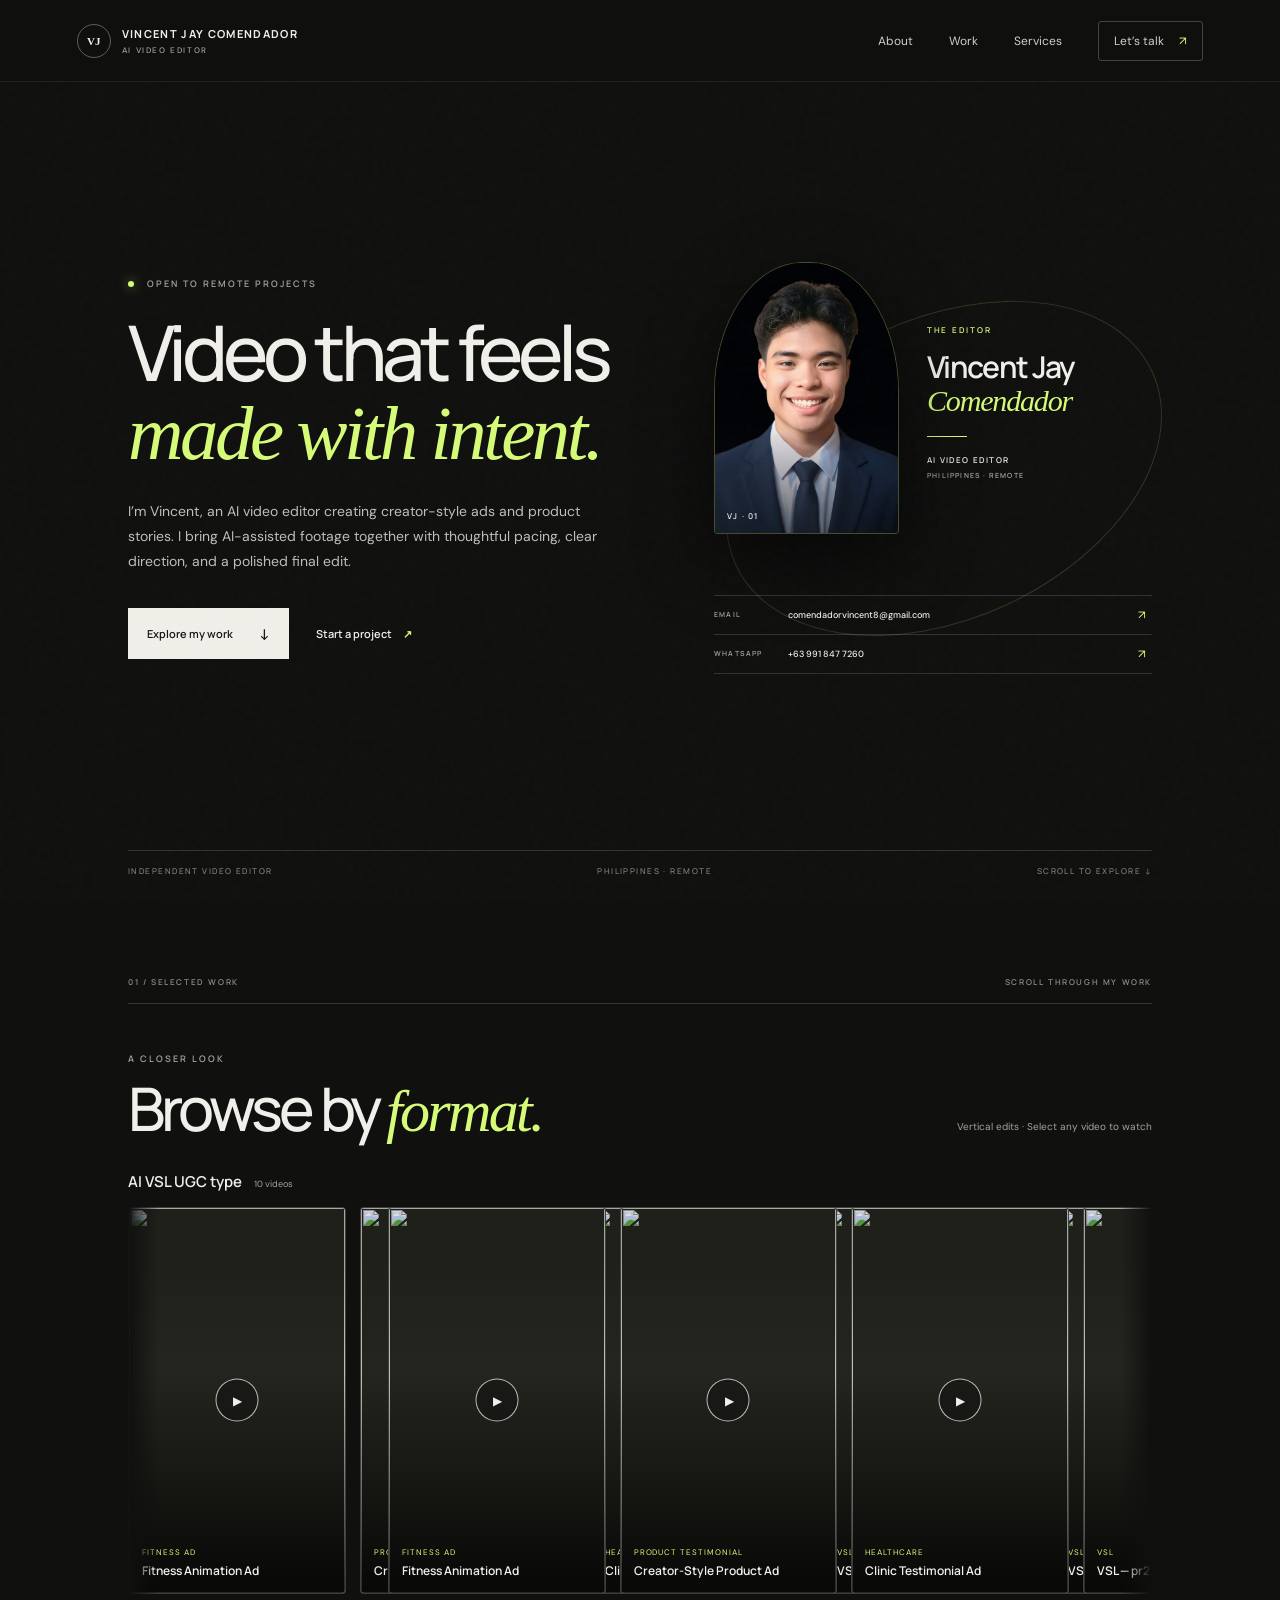
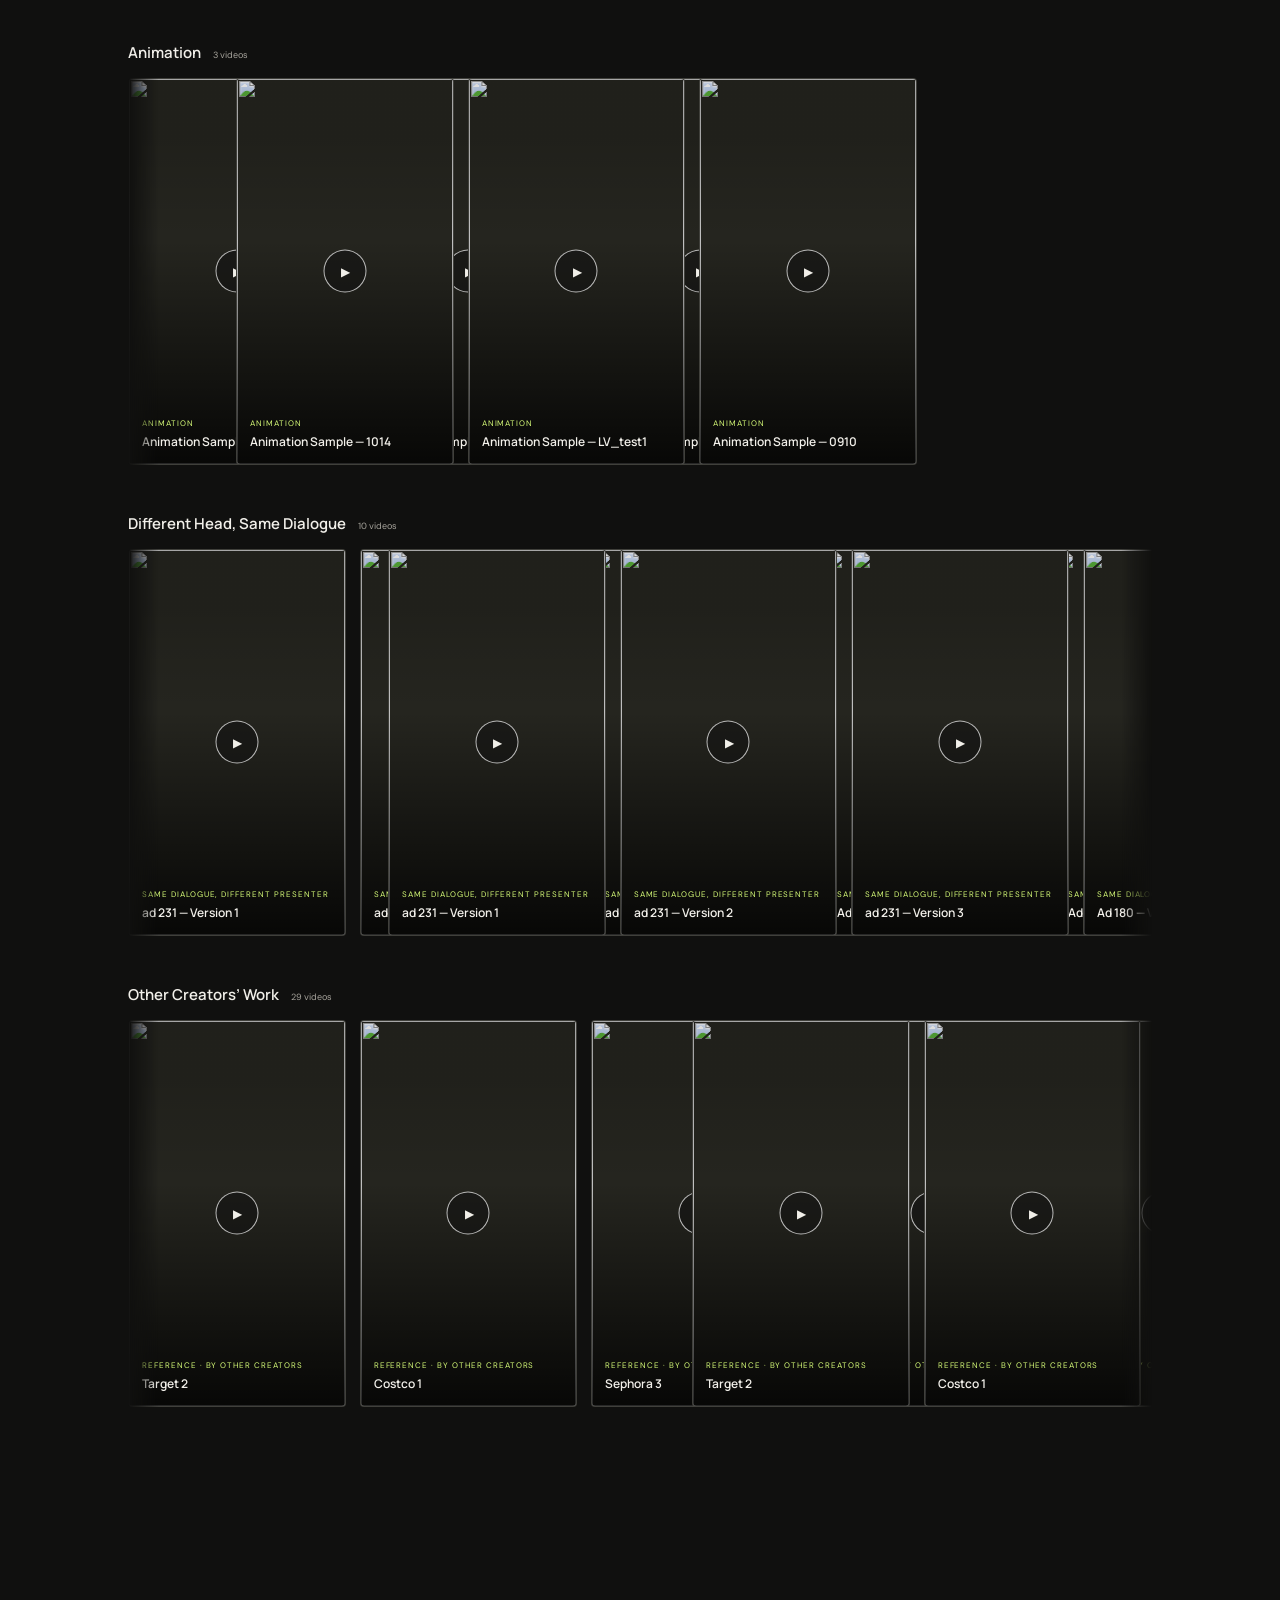
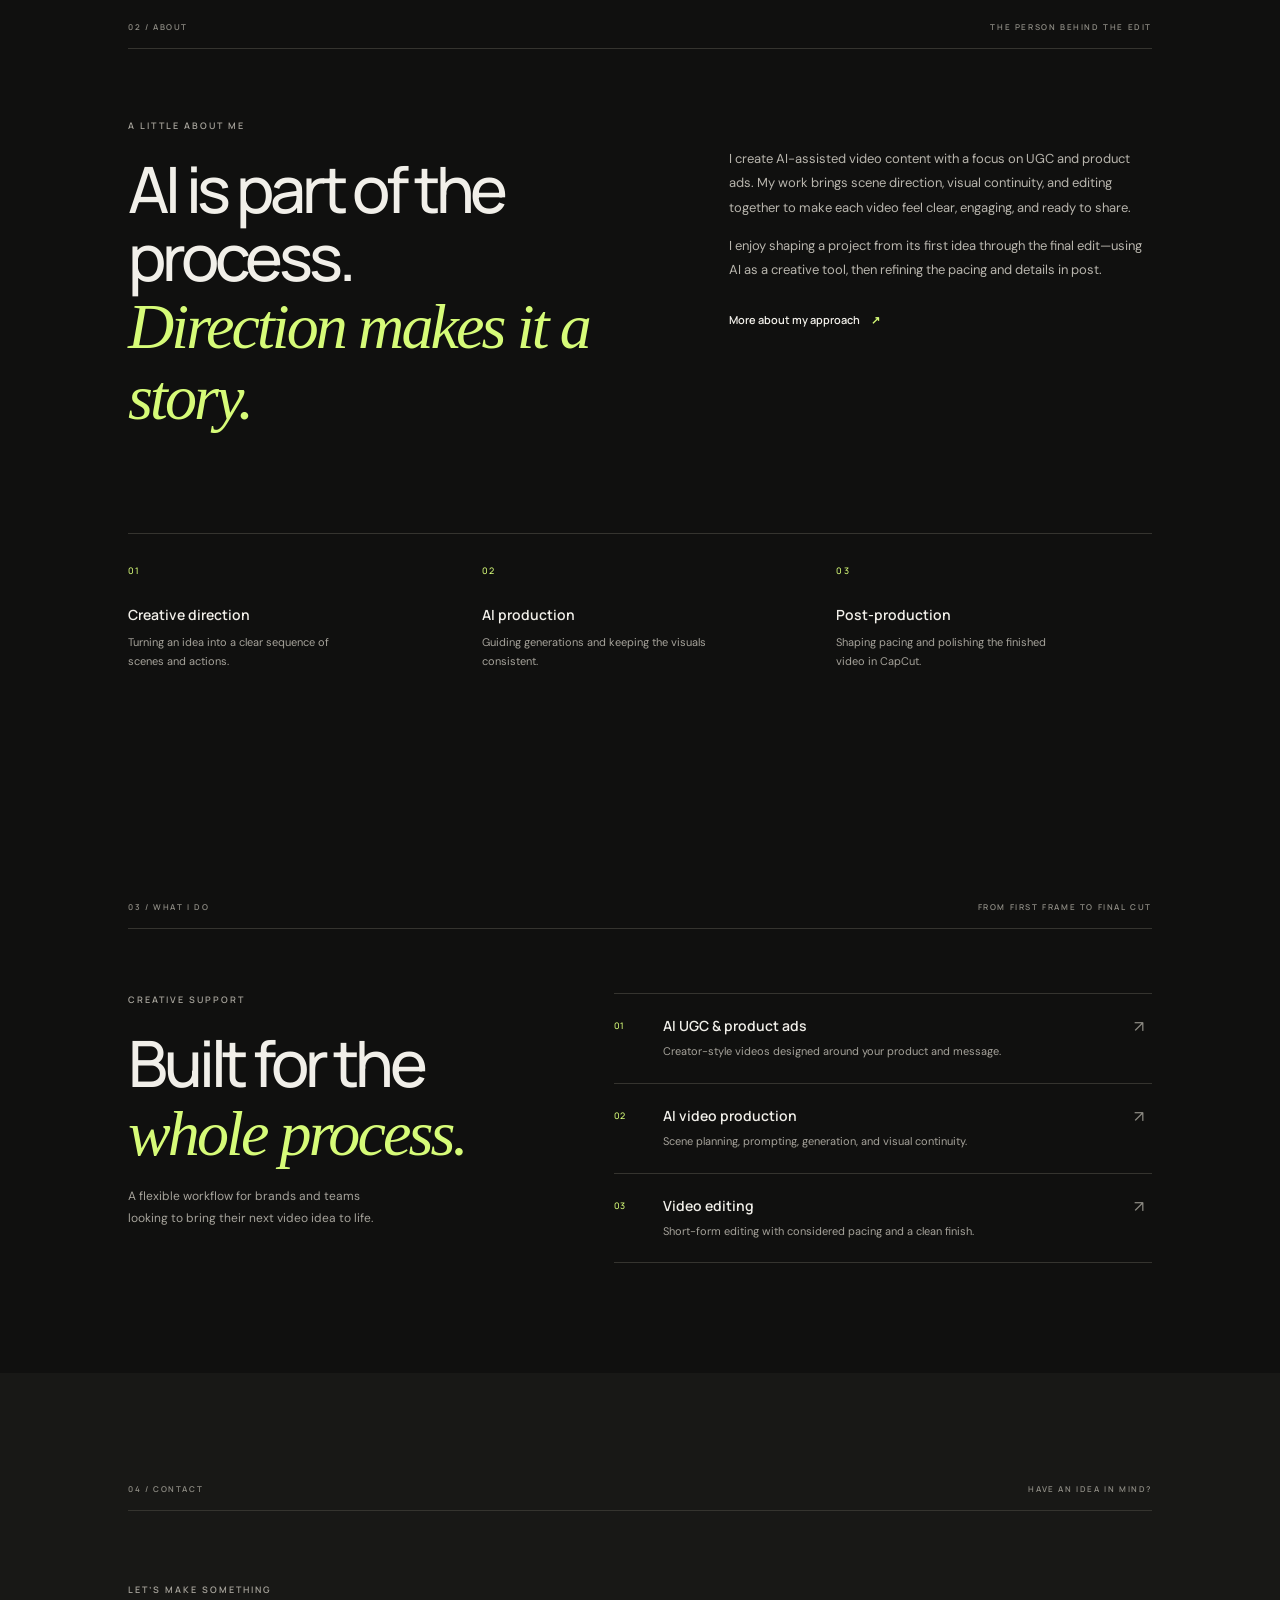
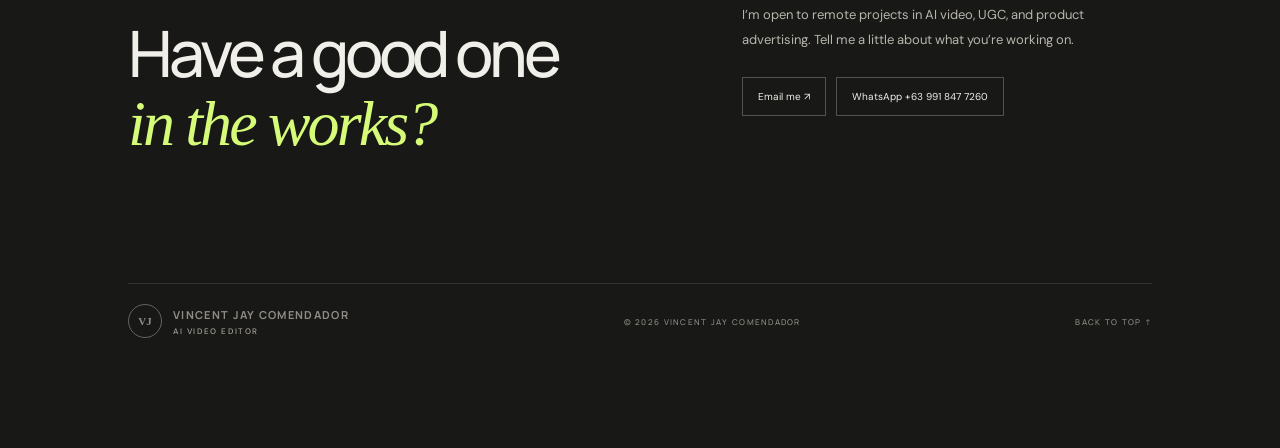
==== ai-video-editor/index.html @ 63b135b2 "Open first portfolio row videos directly in Drive" ====
<!doctype html>
<html lang="en">
<head>
  <meta charset="utf-8">
  <meta name="viewport" content="width=device-width, initial-scale=1">
  <meta name="theme-color" content="#10100f">
  <meta name="description" content="Vincent Jay Comendador — AI video editor creating AI-assisted UGC and product ads.">
  <title>Vincent Jay Comendador — AI Video Editor</title>
  <link rel="preconnect" href="https://fonts.googleapis.com">
  <link rel="preconnect" href="https://fonts.gstatic.com" crossorigin>
  <link href="https://fonts.googleapis.com/css2?family=DM+Sans:wght@400;500;600;700&family=Manrope:wght@400;500;600;700;800&display=swap" rel="stylesheet">
  <link rel="stylesheet" href="styles.css?v=20261024k">
  <script defer src="portfolio-data.js?v=20261024k"></script>
  <script defer src="script.js?v=20261024k"></script>
</head>
<body>
  <div class="grain" aria-hidden="true"></div>
  <header class="site-header">
    <a class="brand" href="#top" aria-label="Vincent Jay Comendador home"><span class="brand-mark">VJ</span><span>VINCENT JAY COMENDADOR<span class="brand-sub">AI VIDEO EDITOR</span></span></a>
    <button class="menu-toggle" aria-expanded="false" aria-controls="main-nav" aria-label="Open navigation"><span></span><span></span></button>
    <nav id="main-nav" class="nav-links" aria-label="Main navigation">
      <a href="#about">About</a><a href="#showcase">Work</a><a href="#services">Services</a><a class="nav-contact" href="#contact">Let’s talk <span>↗</span></a>
    </nav>
  </header>

  <main id="top">
    <section class="hero section-wrap">
      <div class="hero-copy">
        <p class="eyebrow"><span class="status-dot"></span> OPEN TO REMOTE PROJECTS</p>
        <h1>Video that feels<br><em>made with intent.</em></h1>
        <p class="hero-intro">I’m Vincent, an AI video editor creating creator-style ads and product stories. I bring AI-assisted footage together with thoughtful pacing, clear direction, and a polished final edit.</p>
        <div class="hero-actions"><a class="button button-light" href="#showcase">Explore my work <span>↓</span></a><a class="text-link" href="#contact">Start a project <span>↗</span></a></div>
      </div>
      <div class="hero-art">
        <div class="hero-profile">
          <div class="profile-photo-frame">
            <img src="assets/vincent-profile.jpg" alt="Portrait of Vincent Jay Comendador">
            <span class="profile-photo-index">VJ · 01</span>
          </div>
          <div class="profile-details">
            <span class="profile-kicker">THE EDITOR</span>
            <h2>Vincent Jay<br><em>Comendador</em></h2>
            <span class="profile-rule"></span>
            <p>AI VIDEO EDITOR<br><span>PHILIPPINES · REMOTE</span></p>
          </div>
        </div>
        <div class="profile-contact" aria-label="Contact Vincent">
          <a href="mailto:comendadorvincent8@gmail.com"><span class="profile-contact-label">EMAIL</span><strong>comendadorvincent8@gmail.com</strong><span aria-hidden="true">↗</span></a>
          <a href="https://wa.me/639918477260" target="_blank" rel="noopener noreferrer"><span class="profile-contact-label">WHATSAPP</span><strong>+63 991 847 7260</strong><span aria-hidden="true">↗</span></a>
        </div>
        <span class="profile-orbit" aria-hidden="true"></span>
      </div>
      <div class="hero-foot"><span>INDEPENDENT VIDEO EDITOR</span><span>PHILIPPINES · REMOTE</span><span>SCROLL TO EXPLORE ↓</span></div>
    </section>

    <section id="showcase" class="showcase section-wrap section-pad">
      <div class="section-label"><span>01 / SELECTED WORK</span><span>SCROLL THROUGH MY WORK</span></div>
      <div class="showcase-heading"><div><p class="eyebrow">A CLOSER LOOK</p><h2>Browse by <em>format.</em></h2></div><p>Vertical edits · Select any video to watch</p></div>
      <div id="showcase-rows" class="showcase-rows"></div>
    </section>

    <section id="about" class="about section-wrap section-pad">
      <div class="section-label"><span>02 / ABOUT</span><span>THE PERSON BEHIND THE EDIT</span></div>
      <div class="about-grid">
        <div><p class="eyebrow">A LITTLE ABOUT ME</p><h2>AI is part of the process.<br><em>Direction makes it a story.</em></h2></div>
        <div class="about-copy"><p>I create AI-assisted video content with a focus on UGC and product ads. My work brings scene direction, visual continuity, and editing together to make each video feel clear, engaging, and ready to share.</p><p>I enjoy shaping a project from its first idea through the final edit—using AI as a creative tool, then refining the pacing and details in post.</p><button class="inline-button" id="about-more" type="button">More about my approach <span>↗</span></button></div>
      </div>
      <div class="skill-row"><article><span class="skill-number">01</span><h3>Creative direction</h3><p>Turning an idea into a clear sequence of scenes and actions.</p></article><article><span class="skill-number">02</span><h3>AI production</h3><p>Guiding generations and keeping the visuals consistent.</p></article><article><span class="skill-number">03</span><h3>Post-production</h3><p>Shaping pacing and polishing the finished video in CapCut.</p></article></div>
    </section>

    <section id="services" class="services section-wrap section-pad">
      <div class="section-label"><span>03 / WHAT I DO</span><span>FROM FIRST FRAME TO FINAL CUT</span></div>
      <div class="services-grid"><div><p class="eyebrow">CREATIVE SUPPORT</p><h2>Built for the<br><em>whole process.</em></h2><p class="service-intro">A flexible workflow for brands and teams looking to bring their next video idea to life.</p></div><div class="service-list"><article><span>01</span><div><h3>AI UGC & product ads</h3><p>Creator-style videos designed around your product and message.</p></div><b>↗</b></article><article><span>02</span><div><h3>AI video production</h3><p>Scene planning, prompting, generation, and visual continuity.</p></div><b>↗</b></article><article><span>03</span><div><h3>Video editing</h3><p>Short-form editing with considered pacing and a clean finish.</p></div><b>↗</b></article></div></div>
    </section>

    <section id="contact" class="contact section-wrap section-pad">
      <div class="section-label"><span>04 / CONTACT</span><span>HAVE AN IDEA IN MIND?</span></div>
      <div class="contact-main"><div><p class="eyebrow">LET’S MAKE SOMETHING</p><h2>Have a good one<br><em>in the works?</em></h2></div><div class="contact-copy"><p>I’m open to remote projects in AI video, UGC, and product advertising. Tell me a little about what you’re working on.</p><div class="contact-links" id="contact-links"><span class="contact-pending">Contact details will be added here.</span></div></div></div>
      <footer><a class="brand" href="#top"><span class="brand-mark">VJ</span><span>VINCENT JAY COMENDADOR<span class="brand-sub">AI VIDEO EDITOR</span></span></a><span>© <span id="year"></span> VINCENT JAY COMENDADOR</span><a href="#top">BACK TO TOP ↑</a></footer>
    </section>
  </main>

  <dialog id="project-dialog" class="project-dialog"><button class="dialog-close" aria-label="Close project">×</button><div class="dialog-content"></div></dialog>
  <dialog id="about-dialog" class="about-dialog"><button class="dialog-close" aria-label="Close about section">×</button><div class="dialog-content"><p class="eyebrow">HOW I WORK</p><h2>Thoughtful from<br><em>the first frame.</em></h2><p>I like an edit to feel deliberate. I start with the core message, then shape the scenes, product moments, and pacing around it. AI helps me explore and produce the visuals; editing brings the pieces together into one clear story.</p><p class="draft-tag">TOOLS · CAPCUT · AI VIDEO TOOLS</p></div></dialog>
</body>
</html>
---- ai-video-editor/styles.css ----
:root{--bg:#10100f;--panel:#171715;--ink:#f1efe9;--muted:#a6a39b;--line:#35342f;--accent:#d6fb78;--serif:Georgia,'Times New Roman',serif;--sans:'DM Sans',Arial,sans-serif;--display:'Manrope',Arial,sans-serif}*{box-sizing:border-box}html{scroll-behavior:smooth;scroll-padding-top:88px}body{margin:0;background:var(--bg);color:var(--ink);font-family:var(--sans);-webkit-font-smoothing:antialiased}a{color:inherit;text-decoration:none}button{font:inherit}.grain{position:fixed;inset:0;pointer-events:none;opacity:.12;z-index:5;background-image:url("data:image/svg+xml,%3Csvg viewBox='0 0 180 180' xmlns='http://www.w3.org/2000/svg'%3E%3Cfilter id='n'%3E%3CfeTurbulence type='fractalNoise' baseFrequency='.8' numOctaves='3' stitchTiles='stitch'/%3E%3C/filter%3E%3Crect width='100%25' height='100%25' filter='url(%23n)' opacity='.16'/%3E%3C/svg%3E")}.site-header{height:82px;border-bottom:1px solid #ffffff13;display:flex;align-items:center;justify-content:space-between;padding:0 6vw;position:sticky;top:0;z-index:10;background:#10100fec;backdrop-filter:blur(18px)}.brand{display:inline-flex;align-items:center;gap:11px;font:700 11px var(--display);letter-spacing:.12em}.brand-mark{width:34px;height:34px;border:1px solid #a6a39b88;border-radius:50%;display:grid;place-items:center;font:600 11px var(--serif);letter-spacing:0}.brand-sub{display:block;color:var(--muted);font:500 8px var(--sans);letter-spacing:.2em;margin-top:4px}.nav-links{display:flex;align-items:center;gap:36px;font-size:12px;color:#d0cec8}.nav-links a:hover,.text-link:hover,.inline-button:hover{color:var(--accent)}.nav-contact{border:1px solid #ffffff38;border-radius:3px;padding:11px 15px}.nav-contact span{color:var(--accent);margin-left:12px}.menu-toggle{display:none}.section-wrap{padding-left:10vw;padding-right:10vw}.hero{min-height:690px;height:calc(100vh - 82px);max-height:890px;position:relative;display:grid;grid-template-columns:1.1fr .9fr;align-items:center;gap:4vw;padding-bottom:46px}.hero-copy{position:relative;z-index:1;max-width:670px}.eyebrow{font:600 9px var(--display);letter-spacing:.22em;color:var(--muted);margin:0 0 23px}.status-dot{display:inline-block;width:6px;height:6px;border-radius:50%;background:var(--accent);margin-right:9px;box-shadow:0 0 12px #d6fb78a0}h1,h2,h3,p{margin-top:0}h1,h2{font:500 clamp(44px,6vw,83px)/1.02 var(--display);letter-spacing:-.065em;margin-bottom:25px}h1 em,h2 em{font-family:var(--serif);font-weight:400;letter-spacing:-.045em;color:var(--accent)}.hero-intro{color:#c1beb7;font-size:14px;line-height:1.8;max-width:480px}.hero-actions{display:flex;align-items:center;gap:27px;margin-top:34px}.button{font:600 11px var(--display);padding:15px 19px;display:inline-flex;align-items:center;gap:26px}.button-light{background:var(--ink);color:#171715}.button-light:hover{background:var(--accent)}.button span{font-size:15px}.text-link,.inline-button{font:600 11px var(--display);color:var(--ink)}.text-link span,.inline-button span{margin-left:9px;color:var(--accent)}.hero-art{height:min(470px,53vh);min-height:330px;position:relative;display:grid;align-items:center;isolation:isolate}.hero-profile{width:100%;display:grid;grid-template-columns:minmax(135px,.82fr) 1fr;align-items:center;gap:clamp(16px,2.2vw,30px);position:relative;z-index:1}.profile-photo-frame{position:relative;overflow:hidden;aspect-ratio:.68;background:#08090c;border:1px solid #d6fb7847;border-radius:48% 48% 4px 4px;box-shadow:0 25px 70px #0009}.profile-photo-frame:after{content:"";position:absolute;inset:0;background:linear-gradient(180deg,transparent 56%,#0d1017aa 100%);pointer-events:none}.profile-photo-frame img{width:100%;height:100%;object-fit:cover;object-position:50% 27%;display:block}.profile-photo-index{position:absolute;z-index:1;left:12px;bottom:12px;font:600 8px var(--display);letter-spacing:.15em;color:#f1efe9}.profile-details{padding-top:4px}.profile-kicker{font:600 8px var(--display);letter-spacing:.22em;color:var(--accent)}.profile-details h2{font:600 clamp(20px,2.35vw,31px)/1.08 var(--display);letter-spacing:-.055em;margin:13px 0 19px}.profile-details h2 em{font-family:var(--serif);font-weight:400;color:var(--accent);letter-spacing:-.04em}.profile-rule{display:block;width:40px;height:1px;background:var(--accent);margin-bottom:15px}.profile-details p{font:600 8px/1.9 var(--display);letter-spacing:.15em;margin:0;color:var(--ink)}.profile-details p span{color:var(--muted);font-size:7px}.profile-contact{position:relative;z-index:1;width:100%;display:grid;gap:0;margin-top:3px}.profile-contact a{display:grid;grid-template-columns:66px minmax(0,1fr) 14px;align-items:center;gap:8px;padding:11px 0;border-top:1px solid #ffffff24;transition:color .2s ease}.profile-contact a:last-child{border-bottom:1px solid #ffffff24}.profile-contact a:hover{color:var(--accent)}.profile-contact-label{font:600 7px var(--display);letter-spacing:.16em;color:var(--muted)}.profile-contact strong{font:500 9px var(--sans);letter-spacing:0;overflow-wrap:anywhere}.profile-contact a>span:last-child{color:var(--accent);font-size:12px}.profile-orbit{position:absolute;z-index:0;width:105%;height:64%;border:1px solid #d6fb7828;border-radius:50%;transform:rotate(-25deg);pointer-events:none}.hero-foot{position:absolute;left:10vw;right:10vw;bottom:24px;padding-top:14px;border-top:1px solid var(--line);display:flex;justify-content:space-between;color:#85837c;font:500 8px var(--display);letter-spacing:.18em}.section-pad{padding-top:110px;padding-bottom:110px}.section-label{display:flex;justify-content:space-between;padding-bottom:16px;border-bottom:1px solid var(--line);font:600 8px var(--display);letter-spacing:.2em;color:#8e8c84}.about-grid{display:grid;grid-template-columns:1fr .85fr;gap:8vw;padding:70px 0 76px}.about-grid h2,.work h2,.services h2,.contact h2{font-size:clamp(40px,5vw,68px);line-height:1.06}.about-copy{padding-top:28px;max-width:470px}.about-copy p,.contact-copy>p{font-size:13px;line-height:1.9;color:#b8b5ad}.inline-button{background:none;border:0;padding:8px 0;margin-top:8px;cursor:pointer}.skill-row{display:grid;grid-template-columns:repeat(3,1fr);gap:3vw;border-top:1px solid var(--line);padding-top:24px}.skill-row article{padding-right:18px}.skill-number{font:500 9px var(--display);letter-spacing:.15em;color:var(--accent)}.skill-row h3{font:600 14px var(--display);margin:26px 0 9px}.skill-row p,.service-list p{font-size:11px;line-height:1.7;color:var(--muted);max-width:230px}.work{background:#151513}.work-heading{display:flex;align-items:flex-end;justify-content:space-between;padding:61px 0 29px}.work-heading .eyebrow{margin-bottom:14px}.work h2{margin:0}.work-note{font:500 8px var(--display);letter-spacing:.16em;color:var(--muted);padding-bottom:7px}.filters{display:flex;gap:9px;margin-bottom:24px}.filter-button{background:none;color:#aaa79f;border:1px solid #ffffff25;border-radius:30px;padding:9px 14px;font-size:10px;cursor:pointer}.filter-button.active,.filter-button:hover{background:var(--accent);border-color:var(--accent);color:#171715}.project-grid{display:grid;grid-template-columns:repeat(2,1fr);gap:18px}.project-card{background:#1d1d19;min-width:0}.project-thumb{aspect-ratio:1.45;position:relative;overflow:hidden;background:#282822}.project-thumb img,.project-thumb video{width:100%;height:100%;object-fit:cover;display:block}.project-play{position:absolute;right:18px;bottom:18px;width:40px;height:40px;border:1px solid #ffffff85;border-radius:50%;display:grid;place-items:center;background:#1119}.project-meta{display:flex;justify-content:space-between;padding:17px 17px 19px}.project-title{font:600 13px var(--display);margin:0 0 5px}.project-category{color:var(--muted);font-size:9px}.project-open{border:0;background:none;color:var(--accent);cursor:pointer;font-size:16px}.empty-work{border:1px dashed #ffffff28;text-align:center;padding:69px 20px 63px}.empty-symbol{color:var(--accent);font-size:25px}.empty-work h3{font:500 20px var(--display);margin:18px 0 8px}.empty-work p{color:var(--muted);font-size:11px}.draft-tag{font:600 8px var(--display);letter-spacing:.17em;color:#928f87}.services-grid{display:grid;grid-template-columns:.8fr 1.2fr;gap:10vw;padding-top:64px}.services h2{margin-bottom:18px}.service-intro{max-width:270px;color:var(--muted);font-size:12px;line-height:1.8}.service-list article{display:grid;grid-template-columns:35px 1fr 18px;gap:14px;padding:22px 0;border-bottom:1px solid var(--line)}.service-list article:first-child{border-top:1px solid var(--line)}.service-list article>span{font:500 9px var(--display);color:var(--accent);padding-top:3px}.service-list h3{font:600 14px var(--display);margin:0 0 7px}.service-list p{margin:0;max-width:380px}.service-list article>b{font-weight:400;color:#8e8c84}.contact{background:#181816}.contact-main{display:grid;grid-template-columns:1fr .8fr;gap:8vw;padding:72px 0 100px}.contact-copy{padding-top:20px;max-width:390px}.contact-copy>p{margin-bottom:24px}.contact-links{display:flex;gap:10px;flex-wrap:wrap}.contact-link{border:1px solid #ffffff40;padding:12px 15px;font-size:10px}.contact-link:hover{color:var(--accent);border-color:var(--accent)}.contact-pending{font-size:10px;color:#88857d;border:1px solid #ffffff24;padding:12px 15px}footer{border-top:1px solid var(--line);padding-top:20px;display:flex;align-items:center;justify-content:space-between;color:#8e8c84;font:500 8px var(--display);letter-spacing:.16em}.project-dialog,.about-dialog{background:#171715;color:var(--ink);border:1px solid #ffffff35;padding:35px;max-width:min(750px,92vw);max-height:90vh}.project-dialog::backdrop,.about-dialog::backdrop{background:#000c;backdrop-filter:blur(7px)}.dialog-close{position:absolute;right:14px;top:10px;border:0;background:none;color:var(--ink);font-size:27px;cursor:pointer}.dialog-content{max-width:600px}.dialog-content h2{font-size:clamp(36px,6vw,58px)}.dialog-content>p:not(.eyebrow):not(.draft-tag){line-height:1.85;color:#bbb8b1;font-size:13px}.dialog-media{width:100%;max-height:60vh;background:#000}.reveal{opacity:0;transform:translateY(16px);transition:opacity .7s ease,transform .7s ease}.reveal.visible{opacity:1;transform:none}:focus-visible{outline:2px solid var(--accent);outline-offset:4px}@media(max-width:800px){.section-wrap{padding-left:7vw;padding-right:7vw}.site-header{padding:0 7vw}.hero{height:auto;min-height:initial;grid-template-columns:1fr;padding-top:80px;padding-bottom:75px;gap:20px}.hero-copy{max-width:600px}.hero-art{height:350px;min-height:300px;width:100%;margin-top:5px}.hero-foot{left:7vw;right:7vw}.about-grid,.services-grid,.contact-main{grid-template-columns:1fr;gap:30px}.about-grid{padding:50px 0}.about-copy{padding-top:0}.about-copy p{max-width:600px}.skill-row{gap:20px}.work-heading{align-items:flex-start;gap:25px;flex-direction:column}.contact-main{padding-bottom:65px}.section-pad{padding-top:78px;padding-bottom:78px}}@media(max-width:560px){.site-header{height:70px}.menu-toggle{display:flex;flex-direction:column;gap:5px;border:0;background:none;padding:10px}.menu-toggle span{width:22px;height:1px;background:var(--ink)}.nav-links{display:none;position:absolute;left:0;right:0;top:69px;padding:20px 7vw 25px;background:#111;border-bottom:1px solid var(--line);flex-direction:column;align-items:flex-start;gap:22px}.nav-links.open{display:flex}.nav-contact{width:100%;display:flex;justify-content:space-between}.hero{padding-top:60px}.hero h1{font-size:51px}.hero-intro{font-size:13px}.hero-art{height:290px;min-height:260px}.hero-profile{grid-template-columns:minmax(120px,.8fr) 1fr;gap:16px}.profile-details h2{font-size:22px}.profile-orbit{width:112%}.hero-foot{font-size:7px;letter-spacing:.09em;gap:10px}.hero-foot span:nth-child(2){display:none}.section-pad{padding-top:65px;padding-bottom:65px}.about-grid h2,.work h2,.services h2,.contact h2{font-size:43px}.skill-row{grid-template-columns:1fr;gap:25px}.skill-row h3{margin-top:13px}.skill-row p{max-width:400px}.project-grid{grid-template-columns:1fr}.filters{overflow:auto;padding-bottom:6px}.filter-button{white-space:nowrap}.work-note{font-size:7px}.contact-main{padding-top:50px}.contact h2{font-size:46px}footer{gap:17px;flex-wrap:wrap}footer .brand{flex-basis:100%}.project-dialog,.about-dialog{padding:28px 20px}.dialog-close{right:8px;top:4px}}
.project-open-card{display:block;width:100%;padding:0;border:0;background:none;color:inherit;text-align:left;cursor:pointer}.thumb-missing{display:grid;place-items:center;width:100%;height:100%;color:#aaa79f;font:600 8px var(--display);letter-spacing:.16em}.project-open-card:focus-visible{outline-offset:-4px}.dialog-media{height:min(68vh,680px);aspect-ratio:9/16;width:auto;max-width:100%;display:block;margin:0 auto 24px;border:0}

.watch-drive-link{display:inline-flex;margin:0 0 24px;font-size:10px}

.category-folders{display:flex;gap:9px;flex-wrap:wrap;margin:0 0 18px}
.folder-link{display:inline-flex;align-items:center;gap:8px;border:1px solid #ffffff25;border-radius:3px;padding:10px 13px;color:#c6c3bb;font-size:10px;transition:border-color .2s,color .2s}
.folder-link:hover{border-color:var(--accent);color:var(--accent)}
.folder-link span{color:var(--accent);font-size:13px}
.work-note{max-width:230px;text-align:right;line-height:1.8}
.project-credit{display:inline-block;margin:0 0 15px;padding:8px 11px;border:1px solid #ffffff35;color:#c1beb7;font-size:10px}
.project-credit strong{color:var(--accent)}
.filter-button span{margin-left:6px;opacity:.68}
@media(max-width:560px){.category-folders{flex-wrap:nowrap;overflow:auto;padding-bottom:6px}.folder-link{white-space:nowrap}.work-note{text-align:left}}

/* Video-format slideshow directly below the introduction */
.showcase{background:#10100f;padding-top:76px;padding-bottom:94px}
.showcase-heading{display:flex;align-items:flex-end;justify-content:space-between;padding:48px 0 30px}
.showcase-heading .eyebrow{margin-bottom:13px}
.showcase-heading h2{font-size:clamp(38px,4.7vw,62px);margin:0}
.showcase-heading>p{font-size:10px;color:var(--muted);margin:0 0 8px}
.showcase-rows{display:grid;gap:38px}
.showcase-row{min-width:0}
.showcase-row-heading{display:flex;align-items:center;justify-content:space-between;margin-bottom:15px}
.showcase-row-heading>div:first-child{display:flex;align-items:baseline;gap:12px}
.showcase-row-heading h3{font:600 15px var(--display);margin:0}
.showcase-row-heading span{font-size:9px;color:var(--muted)}
.showcase-controls{display:flex;gap:7px}
.showcase-controls button{width:31px;height:31px;border:1px solid #ffffff38;border-radius:50%;background:transparent;color:var(--ink);cursor:pointer}
.showcase-controls button:hover{border-color:var(--accent);color:var(--accent)}
.showcase-track{display:flex;gap:14px;overflow-x:auto;scroll-snap-type:x mandatory;scrollbar-width:thin;scrollbar-color:#55544d transparent;padding:0 0 12px}
.showcase-card{position:relative;flex:0 0 clamp(150px,17vw,220px);aspect-ratio:9/16;overflow:hidden;padding:0;border:1px solid #ffffff20;border-radius:4px;background:#25251f;color:var(--ink);text-align:left;cursor:pointer;scroll-snap-align:start}
.showcase-card img{width:100%;height:100%;display:block;object-fit:cover;transition:transform .45s ease}
.showcase-card:hover img{transform:scale(1.045)}
.showcase-shade{position:absolute;inset:0;background:linear-gradient(180deg,#0002 15%,transparent 42%,#000c 100%)}
.showcase-play{position:absolute;inset:50% auto auto 50%;transform:translate(-50%,-50%);width:43px;height:43px;border:1px solid #ffffffb0;border-radius:50%;display:grid;place-items:center;background:#1118;font-size:12px;padding-left:2px}
.showcase-card-meta{position:absolute;left:13px;right:13px;bottom:13px;display:grid;gap:6px}
.showcase-card-meta small{font-size:8px;letter-spacing:.12em;text-transform:uppercase;color:var(--accent)}
.showcase-card-meta strong{font:600 12px/1.4 var(--display)}
.showcase-card:focus-visible{outline-offset:-4px}
@media(max-width:800px){.showcase{padding-top:58px;padding-bottom:70px}.showcase-heading{padding-top:37px}}
@media(max-width:560px){.showcase{padding-top:46px;padding-bottom:55px}.showcase-heading{align-items:flex-start;gap:15px;flex-direction:column;padding-bottom:23px}.showcase-heading>p{margin:0}.showcase-row-heading h3{font-size:13px}.showcase-track{gap:11px}.showcase-card{flex-basis:62vw;max-width:225px}.showcase-row-heading>div:first-child{gap:8px}}

/* Seamless auto-moving video loops; row direction alternates by category */
.showcase-track{overflow-x:auto;overflow-y:hidden;scroll-snap-type:none;scrollbar-width:thin;scrollbar-color:var(--accent) #25251f;padding:0 0 10px;touch-action:auto;cursor:auto;mask-image:linear-gradient(90deg,transparent 0%,#000 3%,#000 97%,transparent 100%)}
.showcase-track::-webkit-scrollbar{height:9px}
.showcase-track::-webkit-scrollbar-track{background:#25251f;border-radius:8px}
.showcase-track::-webkit-scrollbar-thumb{background:var(--accent);border:2px solid #25251f;border-radius:8px}
.showcase-track-inner{display:flex;width:max-content;will-change:transform;animation-duration:var(--marquee-duration,36s);animation-timing-function:linear;animation-iteration-count:infinite}
.showcase-track[data-direction="left"] .showcase-track-inner{animation-name:showcase-left}
.showcase-track[data-direction="right"] .showcase-track-inner{animation-name:showcase-right}
.showcase-loop-group{display:flex;flex:none;gap:14px;padding-right:14px}
.showcase-loop-copy{pointer-events:none}
..showcase-track:hover .showcase-track-inner,.showcase-track:focus-within .showcase-track-inner,.showcase-track:active .showcase-track-inner{animation-play-state:paused}
@keyframes showcase-left{from{transform:translateX(0)}to{transform:translateX(-50%)}}
@keyframes showcase-right{from{transform:translateX(-50%)}to{transform:translateX(0)}}
@media(max-width:560px){.showcase-loop-group{gap:11px;padding-right:11px}}
@media(prefers-reduced-motion:reduce){.showcase-track{overflow-x:auto;touch-action:auto;cursor:auto;mask-image:none}.showcase-track-inner{animation:none!important}.showcase-loop-copy{display:none}}
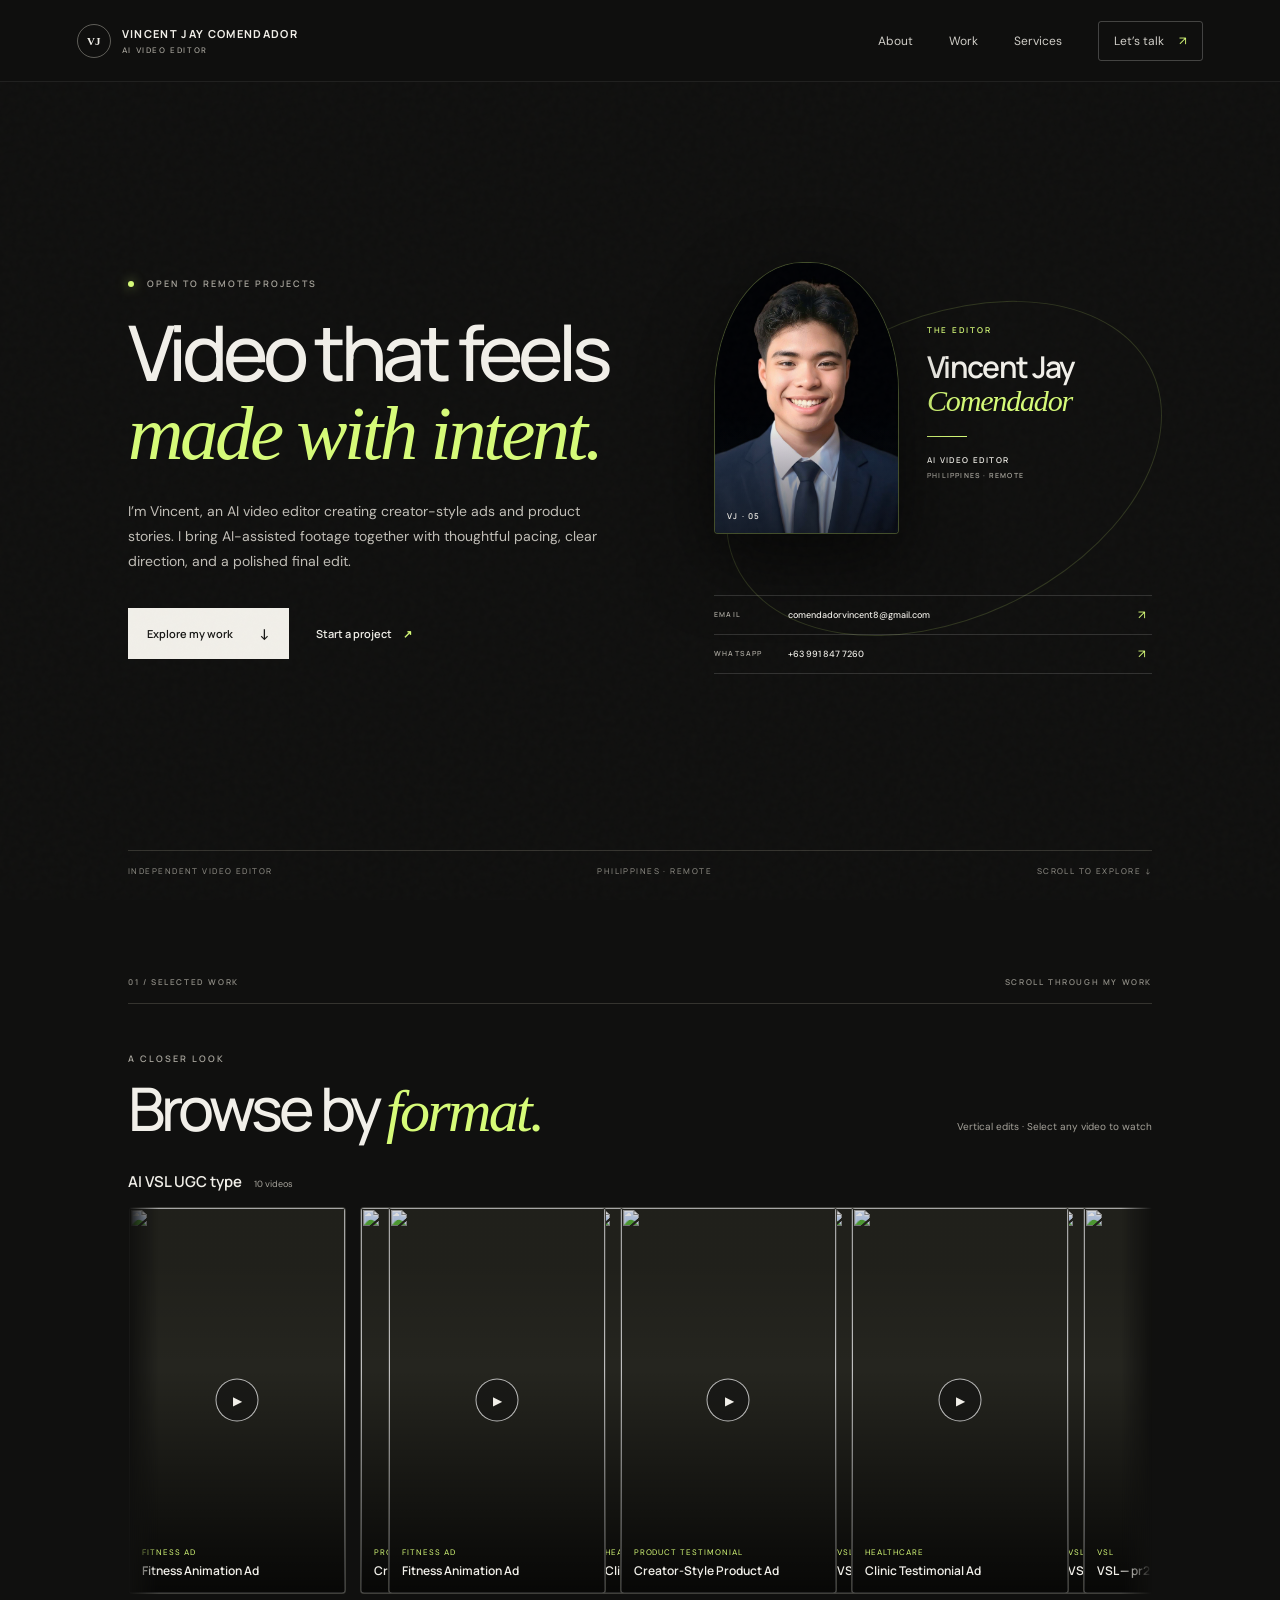
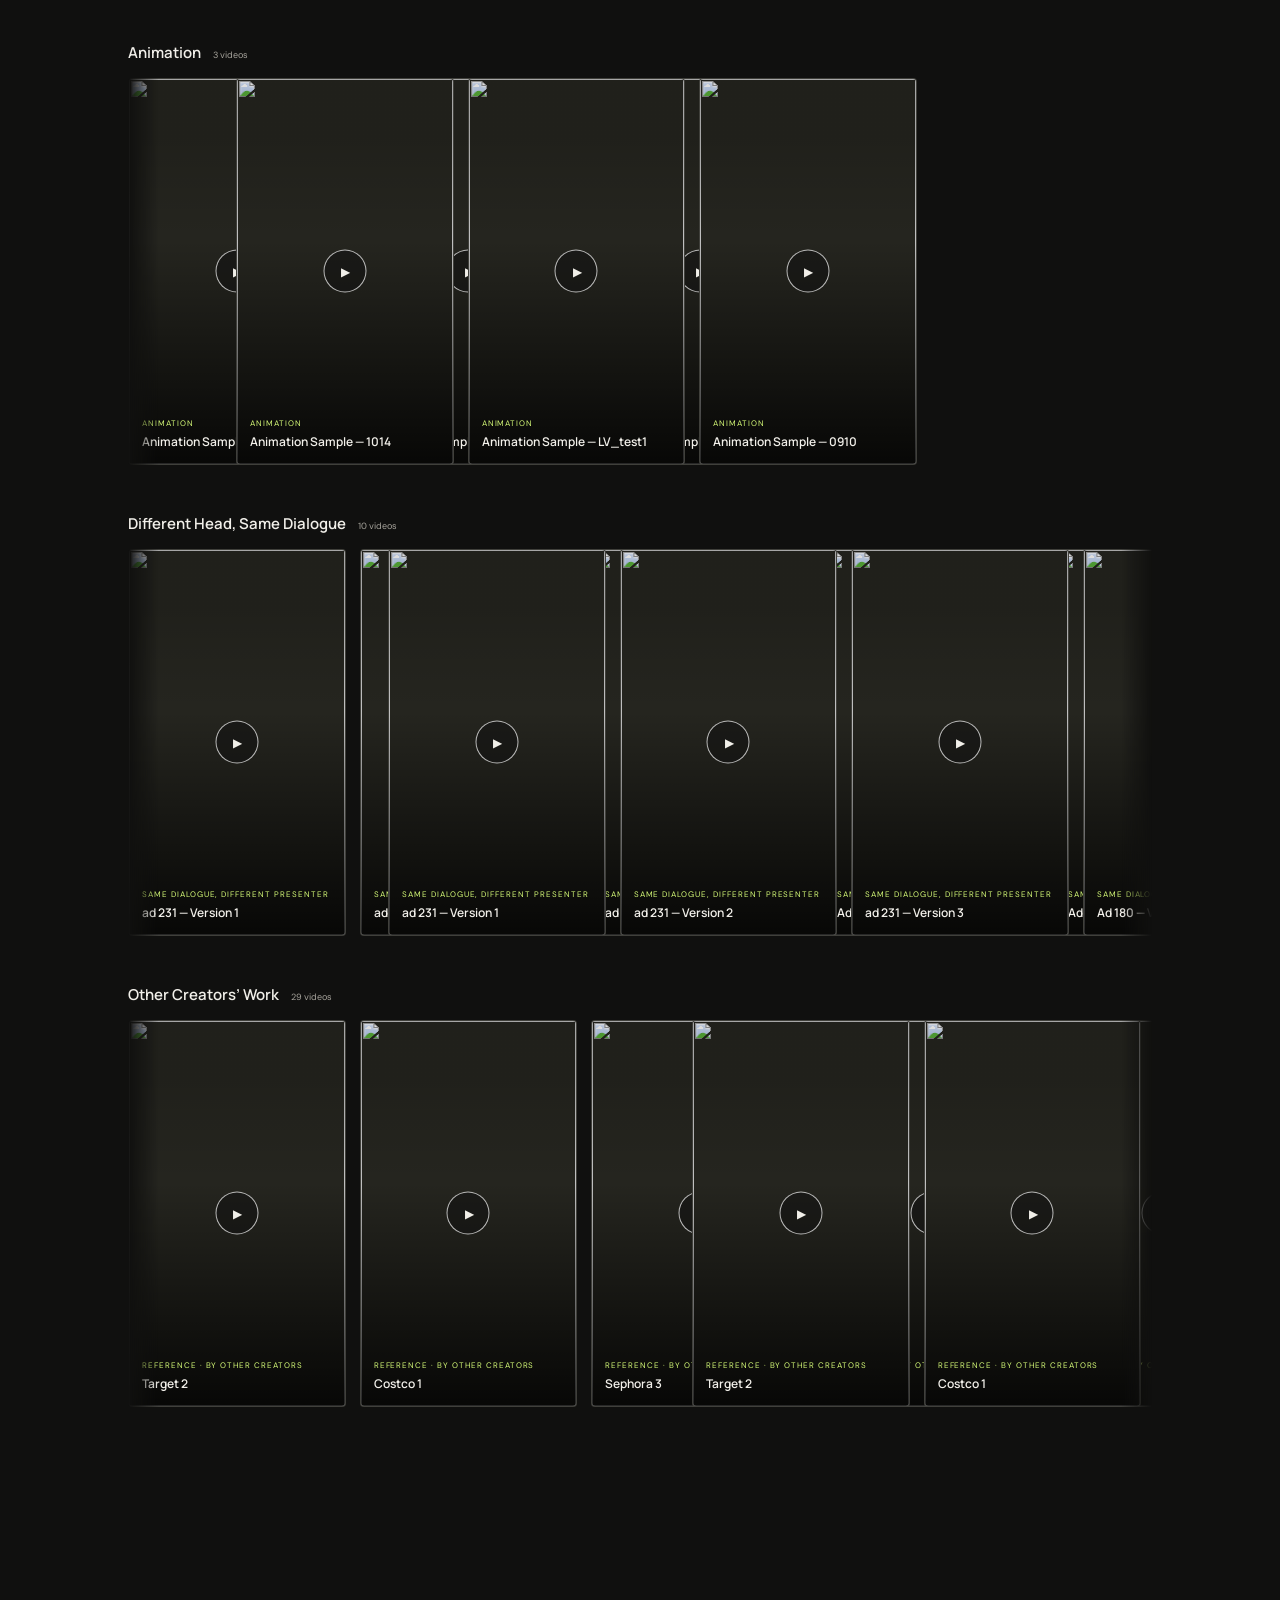
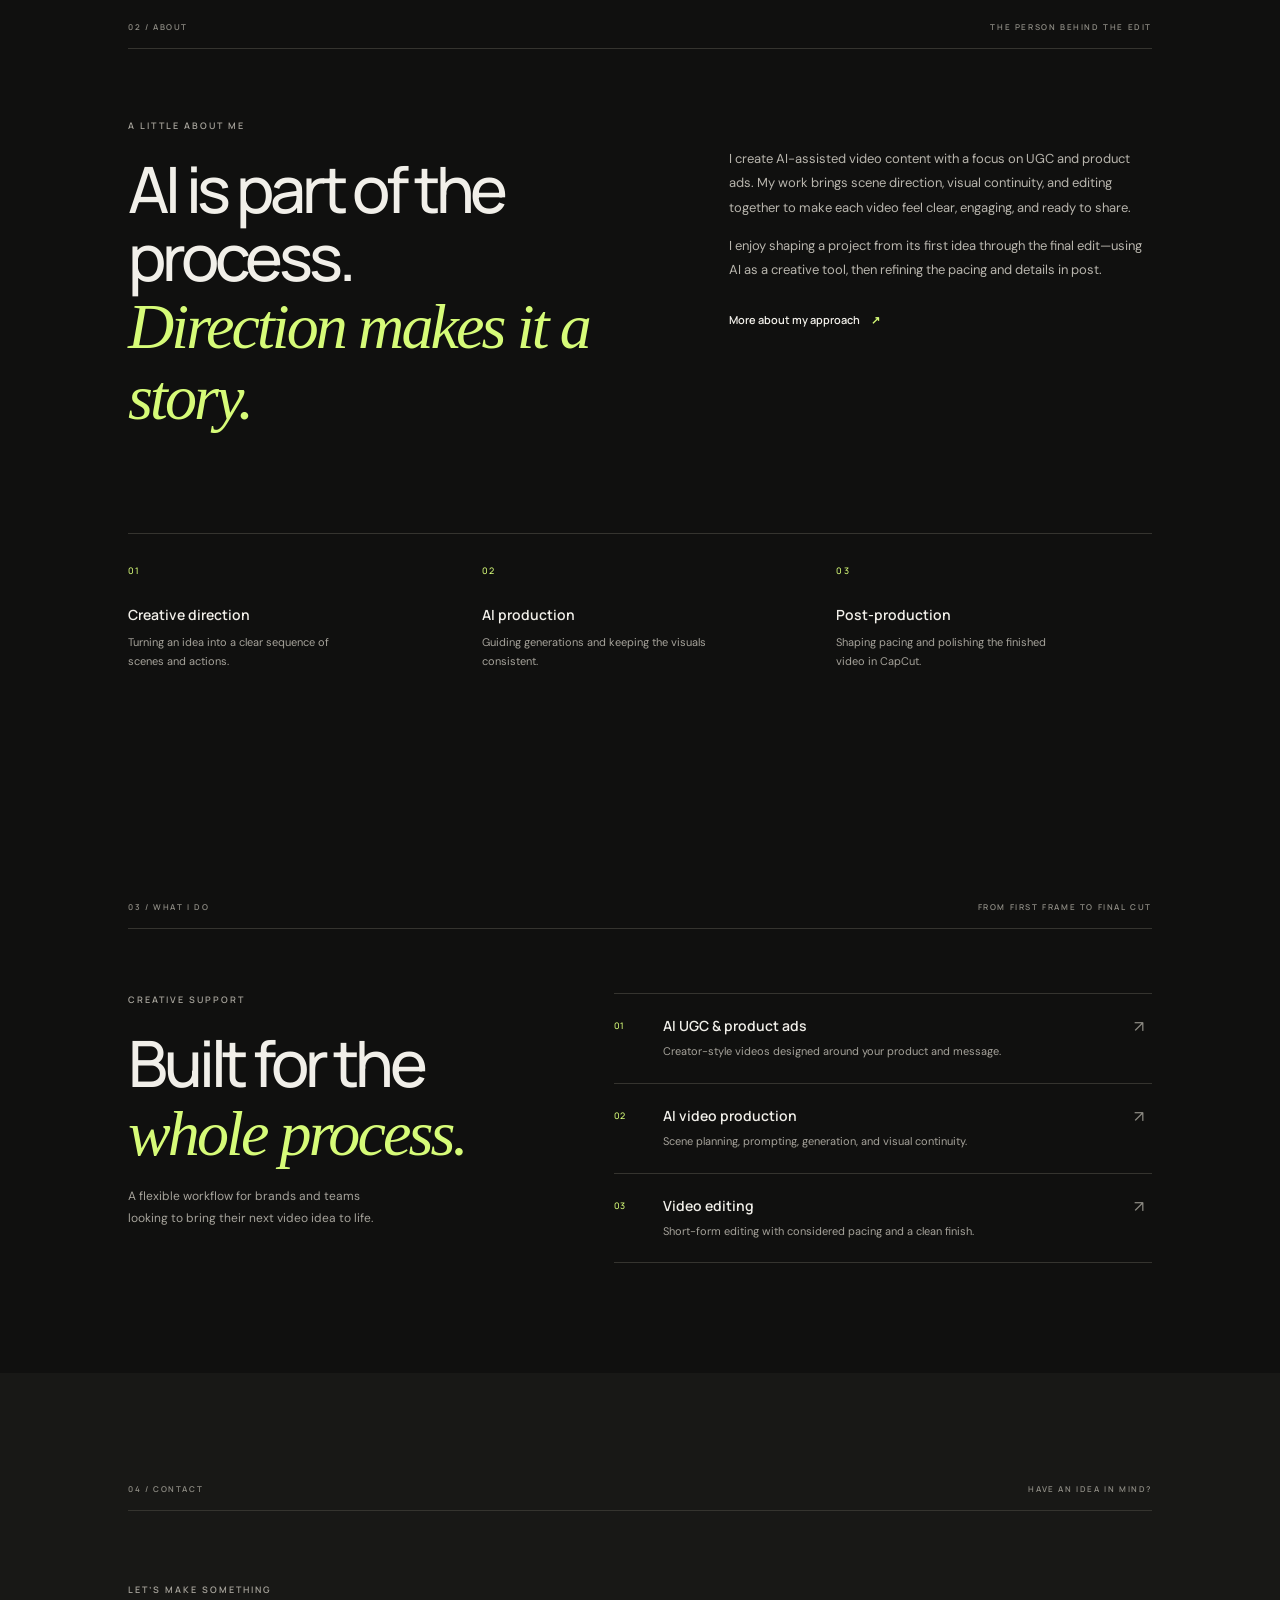
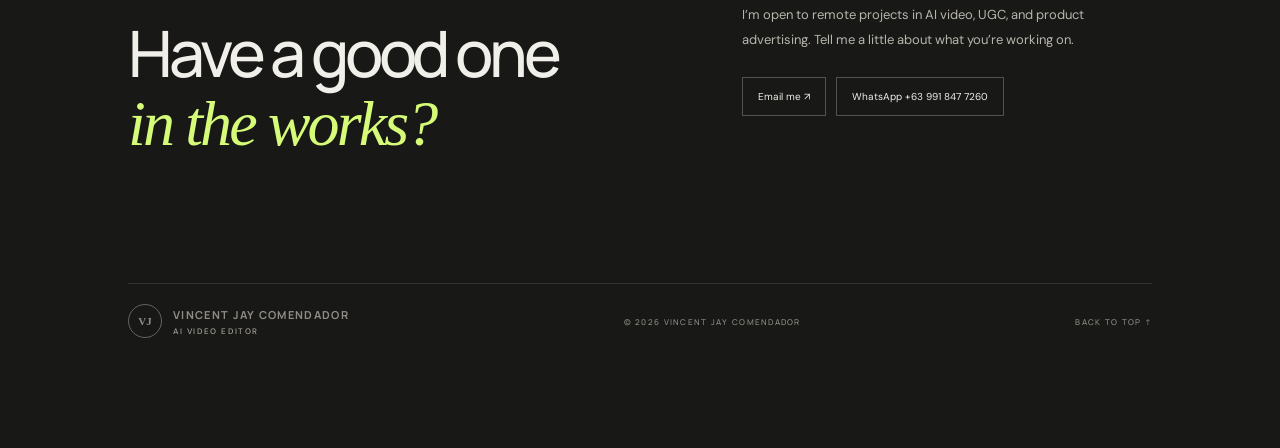
==== commit e118b6e8: "Update profile photo label" ====
--- a/ai-video-editor/index.html
+++ b/ai-video-editor/index.html
@@ -9,9 +9,9 @@
   <link rel="preconnect" href="https://fonts.googleapis.com">
   <link rel="preconnect" href="https://fonts.gstatic.com" crossorigin>
   <link href="https://fonts.googleapis.com/css2?family=DM+Sans:wght@400;500;600;700&family=Manrope:wght@400;500;600;700;800&display=swap" rel="stylesheet">
-  <link rel="stylesheet" href="styles.css?v=20261024k">
-  <script defer src="portfolio-data.js?v=20261024k"></script>
-  <script defer src="script.js?v=20261024k"></script>
+  <link rel="stylesheet" href="styles.css?v=20261024p">
+  <script defer src="portfolio-data.js?v=20261024p"></script>
+  <script defer src="script.js?v=20261024p"></script>
 </head>
 <body>
   <div class="grain" aria-hidden="true"></div>
@@ -35,7 +35,7 @@
         <div class="hero-profile">
           <div class="profile-photo-frame">
             <img src="assets/vincent-profile.jpg" alt="Portrait of Vincent Jay Comendador">
-            <span class="profile-photo-index">VJ · 01</span>
+            <span class="profile-photo-index">VJ · 05</span>
           </div>
           <div class="profile-details">
             <span class="profile-kicker">THE EDITOR</span>
--- a/ai-video-editor/styles.css
+++ b/ai-video-editor/styles.css
@@ -1,4 +1,4 @@
-:root{--bg:#10100f;--panel:#171715;--ink:#f1efe9;--muted:#a6a39b;--line:#35342f;--accent:#d6fb78;--serif:Georgia,'Times New Roman',serif;--sans:'DM Sans',Arial,sans-serif;--display:'Manrope',Arial,sans-serif}*{box-sizing:border-box}html{scroll-behavior:smooth;scroll-padding-top:88px}body{margin:0;background:var(--bg);color:var(--ink);font-family:var(--sans);-webkit-font-smoothing:antialiased}a{color:inherit;text-decoration:none}button{font:inherit}.grain{position:fixed;inset:0;pointer-events:none;opacity:.12;z-index:5;background-image:url("data:image/svg+xml,%3Csvg viewBox='0 0 180 180' xmlns='http://www.w3.org/2000/svg'%3E%3Cfilter id='n'%3E%3CfeTurbulence type='fractalNoise' baseFrequency='.8' numOctaves='3' stitchTiles='stitch'/%3E%3C/filter%3E%3Crect width='100%25' height='100%25' filter='url(%23n)' opacity='.16'/%3E%3C/svg%3E")}.site-header{height:82px;border-bottom:1px solid #ffffff13;display:flex;align-items:center;justify-content:space-between;padding:0 6vw;position:sticky;top:0;z-index:10;background:#10100fec;backdrop-filter:blur(18px)}.brand{display:inline-flex;align-items:center;gap:11px;font:700 11px var(--display);letter-spacing:.12em}.brand-mark{width:34px;height:34px;border:1px solid #a6a39b88;border-radius:50%;display:grid;place-items:center;font:600 11px var(--serif);letter-spacing:0}.brand-sub{display:block;color:var(--muted);font:500 8px var(--sans);letter-spacing:.2em;margin-top:4px}.nav-links{display:flex;align-items:center;gap:36px;font-size:12px;color:#d0cec8}.nav-links a:hover,.text-link:hover,.inline-button:hover{color:var(--accent)}.nav-contact{border:1px solid #ffffff38;border-radius:3px;padding:11px 15px}.nav-contact span{color:var(--accent);margin-left:12px}.menu-toggle{display:none}.section-wrap{padding-left:10vw;padding-right:10vw}.hero{min-height:690px;height:calc(100vh - 82px);max-height:890px;position:relative;display:grid;grid-template-columns:1.1fr .9fr;align-items:center;gap:4vw;padding-bottom:46px}.hero-copy{position:relative;z-index:1;max-width:670px}.eyebrow{font:600 9px var(--display);letter-spacing:.22em;color:var(--muted);margin:0 0 23px}.status-dot{display:inline-block;width:6px;height:6px;border-radius:50%;background:var(--accent);margin-right:9px;box-shadow:0 0 12px #d6fb78a0}h1,h2,h3,p{margin-top:0}h1,h2{font:500 clamp(44px,6vw,83px)/1.02 var(--display);letter-spacing:-.065em;margin-bottom:25px}h1 em,h2 em{font-family:var(--serif);font-weight:400;letter-spacing:-.045em;color:var(--accent)}.hero-intro{color:#c1beb7;font-size:14px;line-height:1.8;max-width:480px}.hero-actions{display:flex;align-items:center;gap:27px;margin-top:34px}.button{font:600 11px var(--display);padding:15px 19px;display:inline-flex;align-items:center;gap:26px}.button-light{background:var(--ink);color:#171715}.button-light:hover{background:var(--accent)}.button span{font-size:15px}.text-link,.inline-button{font:600 11px var(--display);color:var(--ink)}.text-link span,.inline-button span{margin-left:9px;color:var(--accent)}.hero-art{height:min(470px,53vh);min-height:330px;position:relative;display:grid;align-items:center;isolation:isolate}.hero-profile{width:100%;display:grid;grid-template-columns:minmax(135px,.82fr) 1fr;align-items:center;gap:clamp(16px,2.2vw,30px);position:relative;z-index:1}.profile-photo-frame{position:relative;overflow:hidden;aspect-ratio:.68;background:#08090c;border:1px solid #d6fb7847;border-radius:48% 48% 4px 4px;box-shadow:0 25px 70px #0009}.profile-photo-frame:after{content:"";position:absolute;inset:0;background:linear-gradient(180deg,transparent 56%,#0d1017aa 100%);pointer-events:none}.profile-photo-frame img{width:100%;height:100%;object-fit:cover;object-position:50% 27%;display:block}.profile-photo-index{position:absolute;z-index:1;left:12px;bottom:12px;font:600 8px var(--display);letter-spacing:.15em;color:#f1efe9}.profile-details{padding-top:4px}.profile-kicker{font:600 8px var(--display);letter-spacing:.22em;color:var(--accent)}.profile-details h2{font:600 clamp(20px,2.35vw,31px)/1.08 var(--display);letter-spacing:-.055em;margin:13px 0 19px}.profile-details h2 em{font-family:var(--serif);font-weight:400;color:var(--accent);letter-spacing:-.04em}.profile-rule{display:block;width:40px;height:1px;background:var(--accent);margin-bottom:15px}.profile-details p{font:600 8px/1.9 var(--display);letter-spacing:.15em;margin:0;color:var(--ink)}.profile-details p span{color:var(--muted);font-size:7px}.profile-contact{position:relative;z-index:1;width:100%;display:grid;gap:0;margin-top:3px}.profile-contact a{display:grid;grid-template-columns:66px minmax(0,1fr) 14px;align-items:center;gap:8px;padding:11px 0;border-top:1px solid #ffffff24;transition:color .2s ease}.profile-contact a:last-child{border-bottom:1px solid #ffffff24}.profile-contact a:hover{color:var(--accent)}.profile-contact-label{font:600 7px var(--display);letter-spacing:.16em;color:var(--muted)}.profile-contact strong{font:500 9px var(--sans);letter-spacing:0;overflow-wrap:anywhere}.profile-contact a>span:last-child{color:var(--accent);font-size:12px}.profile-orbit{position:absolute;z-index:0;width:105%;height:64%;border:1px solid #d6fb7828;border-radius:50%;transform:rotate(-25deg);pointer-events:none}.hero-foot{position:absolute;left:10vw;right:10vw;bottom:24px;padding-top:14px;border-top:1px solid var(--line);display:flex;justify-content:space-between;color:#85837c;font:500 8px var(--display);letter-spacing:.18em}.section-pad{padding-top:110px;padding-bottom:110px}.section-label{display:flex;justify-content:space-between;padding-bottom:16px;border-bottom:1px solid var(--line);font:600 8px var(--display);letter-spacing:.2em;color:#8e8c84}.about-grid{display:grid;grid-template-columns:1fr .85fr;gap:8vw;padding:70px 0 76px}.about-grid h2,.work h2,.services h2,.contact h2{font-size:clamp(40px,5vw,68px);line-height:1.06}.about-copy{padding-top:28px;max-width:470px}.about-copy p,.contact-copy>p{font-size:13px;line-height:1.9;color:#b8b5ad}.inline-button{background:none;border:0;padding:8px 0;margin-top:8px;cursor:pointer}.skill-row{display:grid;grid-template-columns:repeat(3,1fr);gap:3vw;border-top:1px solid var(--line);padding-top:24px}.skill-row article{padding-right:18px}.skill-number{font:500 9px var(--display);letter-spacing:.15em;color:var(--accent)}.skill-row h3{font:600 14px var(--display);margin:26px 0 9px}.skill-row p,.service-list p{font-size:11px;line-height:1.7;color:var(--muted);max-width:230px}.work{background:#151513}.work-heading{display:flex;align-items:flex-end;justify-content:space-between;padding:61px 0 29px}.work-heading .eyebrow{margin-bottom:14px}.work h2{margin:0}.work-note{font:500 8px var(--display);letter-spacing:.16em;color:var(--muted);padding-bottom:7px}.filters{display:flex;gap:9px;margin-bottom:24px}.filter-button{background:none;color:#aaa79f;border:1px solid #ffffff25;border-radius:30px;padding:9px 14px;font-size:10px;cursor:pointer}.filter-button.active,.filter-button:hover{background:var(--accent);border-color:var(--accent);color:#171715}.project-grid{display:grid;grid-template-columns:repeat(2,1fr);gap:18px}.project-card{background:#1d1d19;min-width:0}.project-thumb{aspect-ratio:1.45;position:relative;overflow:hidden;background:#282822}.project-thumb img,.project-thumb video{width:100%;height:100%;object-fit:cover;display:block}.project-play{position:absolute;right:18px;bottom:18px;width:40px;height:40px;border:1px solid #ffffff85;border-radius:50%;display:grid;place-items:center;background:#1119}.project-meta{display:flex;justify-content:space-between;padding:17px 17px 19px}.project-title{font:600 13px var(--display);margin:0 0 5px}.project-category{color:var(--muted);font-size:9px}.project-open{border:0;background:none;color:var(--accent);cursor:pointer;font-size:16px}.empty-work{border:1px dashed #ffffff28;text-align:center;padding:69px 20px 63px}.empty-symbol{color:var(--accent);font-size:25px}.empty-work h3{font:500 20px var(--display);margin:18px 0 8px}.empty-work p{color:var(--muted);font-size:11px}.draft-tag{font:600 8px var(--display);letter-spacing:.17em;color:#928f87}.services-grid{display:grid;grid-template-columns:.8fr 1.2fr;gap:10vw;padding-top:64px}.services h2{margin-bottom:18px}.service-intro{max-width:270px;color:var(--muted);font-size:12px;line-height:1.8}.service-list article{display:grid;grid-template-columns:35px 1fr 18px;gap:14px;padding:22px 0;border-bottom:1px solid var(--line)}.service-list article:first-child{border-top:1px solid var(--line)}.service-list article>span{font:500 9px var(--display);color:var(--accent);padding-top:3px}.service-list h3{font:600 14px var(--display);margin:0 0 7px}.service-list p{margin:0;max-width:380px}.service-list article>b{font-weight:400;color:#8e8c84}.contact{background:#181816}.contact-main{display:grid;grid-template-columns:1fr .8fr;gap:8vw;padding:72px 0 100px}.contact-copy{padding-top:20px;max-width:390px}.contact-copy>p{margin-bottom:24px}.contact-links{display:flex;gap:10px;flex-wrap:wrap}.contact-link{border:1px solid #ffffff40;padding:12px 15px;font-size:10px}.contact-link:hover{color:var(--accent);border-color:var(--accent)}.contact-pending{font-size:10px;color:#88857d;border:1px solid #ffffff24;padding:12px 15px}footer{border-top:1px solid var(--line);padding-top:20px;display:flex;align-items:center;justify-content:space-between;color:#8e8c84;font:500 8px var(--display);letter-spacing:.16em}.project-dialog,.about-dialog{background:#171715;color:var(--ink);border:1px solid #ffffff35;padding:35px;max-width:min(750px,92vw);max-height:90vh}.project-dialog::backdrop,.about-dialog::backdrop{background:#000c;backdrop-filter:blur(7px)}.dialog-close{position:absolute;right:14px;top:10px;border:0;background:none;color:var(--ink);font-size:27px;cursor:pointer}.dialog-content{max-width:600px}.dialog-content h2{font-size:clamp(36px,6vw,58px)}.dialog-content>p:not(.eyebrow):not(.draft-tag){line-height:1.85;color:#bbb8b1;font-size:13px}.dialog-media{width:100%;max-height:60vh;background:#000}.reveal{opacity:0;transform:translateY(16px);transition:opacity .7s ease,transform .7s ease}.reveal.visible{opacity:1;transform:none}:focus-visible{outline:2px solid var(--accent);outline-offset:4px}@media(max-width:800px){.section-wrap{padding-left:7vw;padding-right:7vw}.site-header{padding:0 7vw}.hero{height:auto;min-height:initial;grid-template-columns:1fr;padding-top:80px;padding-bottom:75px;gap:20px}.hero-copy{max-width:600px}.hero-art{height:350px;min-height:300px;width:100%;margin-top:5px}.hero-foot{left:7vw;right:7vw}.about-grid,.services-grid,.contact-main{grid-template-columns:1fr;gap:30px}.about-grid{padding:50px 0}.about-copy{padding-top:0}.about-copy p{max-width:600px}.skill-row{gap:20px}.work-heading{align-items:flex-start;gap:25px;flex-direction:column}.contact-main{padding-bottom:65px}.section-pad{padding-top:78px;padding-bottom:78px}}@media(max-width:560px){.site-header{height:70px}.menu-toggle{display:flex;flex-direction:column;gap:5px;border:0;background:none;padding:10px}.menu-toggle span{width:22px;height:1px;background:var(--ink)}.nav-links{display:none;position:absolute;left:0;right:0;top:69px;padding:20px 7vw 25px;background:#111;border-bottom:1px solid var(--line);flex-direction:column;align-items:flex-start;gap:22px}.nav-links.open{display:flex}.nav-contact{width:100%;display:flex;justify-content:space-between}.hero{padding-top:60px}.hero h1{font-size:51px}.hero-intro{font-size:13px}.hero-art{height:290px;min-height:260px}.hero-profile{grid-template-columns:minmax(120px,.8fr) 1fr;gap:16px}.profile-details h2{font-size:22px}.profile-orbit{width:112%}.hero-foot{font-size:7px;letter-spacing:.09em;gap:10px}.hero-foot span:nth-child(2){display:none}.section-pad{padding-top:65px;padding-bottom:65px}.about-grid h2,.work h2,.services h2,.contact h2{font-size:43px}.skill-row{grid-template-columns:1fr;gap:25px}.skill-row h3{margin-top:13px}.skill-row p{max-width:400px}.project-grid{grid-template-columns:1fr}.filters{overflow:auto;padding-bottom:6px}.filter-button{white-space:nowrap}.work-note{font-size:7px}.contact-main{padding-top:50px}.contact h2{font-size:46px}footer{gap:17px;flex-wrap:wrap}footer .brand{flex-basis:100%}.project-dialog,.about-dialog{padding:28px 20px}.dialog-close{right:8px;top:4px}}
+:root{--bg:#10100f;--panel:#171715;--ink:#f1efe9;--muted:#a6a39b;--line:#35342f;--accent:#d6fb78;--serif:Georgia,'Times New Roman',serif;--sans:'DM Sans',Arial,sans-serif;--display:'Manrope',Arial,sans-serif}*{box-sizing:border-box}html{scroll-behavior:smooth;scroll-padding-top:88px}body{margin:0;background:var(--bg);color:var(--ink);font-family:var(--sans);-webkit-font-smoothing:antialiased}a{color:inherit;text-decoration:none}button{font:inherit}.grain{position:fixed;inset:0;pointer-events:none;opacity:.12;z-index:5;background-image:url("data:image/svg+xml,%3Csvg viewBox='0 0 180 180' xmlns='http://www.w3.org/2000/svg'%3E%3Cfilter id='n'%3E%3CfeTurbulence type='fractalNoise' baseFrequency='.8' numOctaves='3' stitchTiles='stitch'/%3E%3C/filter%3E%3Crect width='100%25' height='100%25' filter='url(%23n)' opacity='.16'/%3E%3C/svg%3E")}.site-header{height:82px;border-bottom:1px solid #ffffff13;display:flex;align-items:center;justify-content:space-between;padding:0 6vw;position:sticky;top:0;z-index:10;background:#10100fec;backdrop-filter:blur(18px)}.brand{display:inline-flex;align-items:center;gap:11px;font:700 11px var(--display);letter-spacing:.12em}.brand-mark{width:34px;height:34px;border:1px solid #a6a39b88;border-radius:50%;display:grid;place-items:center;font:600 11px var(--serif);letter-spacing:0}.brand-sub{display:block;color:var(--muted);font:500 8px var(--sans);letter-spacing:.2em;margin-top:4px}.nav-links{display:flex;align-items:center;gap:36px;font-size:12px;color:#d0cec8}.nav-links a:hover,.text-link:hover,.inline-button:hover{color:var(--accent)}.nav-contact{border:1px solid #ffffff38;border-radius:3px;padding:11px 15px}.nav-contact span{color:var(--accent);margin-left:12px}.menu-toggle{display:none}.section-wrap{padding-left:10vw;padding-right:10vw}.hero{min-height:690px;height:calc(100vh - 82px);max-height:890px;position:relative;display:grid;grid-template-columns:1.1fr .9fr;align-items:center;gap:4vw;padding-bottom:46px}.hero-copy{position:relative;z-index:1;max-width:670px}.eyebrow{font:600 9px var(--display);letter-spacing:.22em;color:var(--muted);margin:0 0 23px}.status-dot{display:inline-block;width:6px;height:6px;border-radius:50%;background:var(--accent);margin-right:9px;box-shadow:0 0 12px #d6fb78a0}h1,h2,h3,p{margin-top:0}h1,h2{font:500 clamp(44px,6vw,83px)/1.02 var(--display);letter-spacing:-.065em;margin-bottom:25px}h1 em,h2 em{font-family:var(--serif);font-weight:400;letter-spacing:-.045em;color:var(--accent)}.hero-intro{color:#c1beb7;font-size:14px;line-height:1.8;max-width:480px}.hero-actions{display:flex;align-items:center;gap:27px;margin-top:34px}.button{font:600 11px var(--display);padding:15px 19px;display:inline-flex;align-items:center;gap:26px}.button-light{background:var(--ink);color:#171715}.button-light:hover{background:var(--accent)}.button span{font-size:15px}.text-link,.inline-button{font:600 11px var(--display);color:var(--ink)}.text-link span,.inline-button span{margin-left:9px;color:var(--accent)}.hero-art{height:min(470px,53vh);min-height:330px;position:relative;display:grid;align-items:center;isolation:isolate}.hero-profile{width:100%;display:grid;grid-template-columns:minmax(135px,.82fr) 1fr;align-items:center;gap:clamp(16px,2.2vw,30px);position:relative;z-index:1}.profile-photo-frame{position:relative;overflow:hidden;aspect-ratio:.68;background:#08090c;border:1px solid #d6fb7847;border-radius:48% 48% 4px 4px;box-shadow:0 25px 70px #0009}.profile-photo-frame:after{content:"";position:absolute;inset:0;background:linear-gradient(180deg,transparent 56%,#0d1017aa 100%);pointer-events:none}.profile-photo-frame img{width:100%;height:100%;object-fit:cover;object-position:50% 27%;display:block}.profile-photo-index{position:absolute;z-index:1;left:12px;bottom:12px;font:600 8px var(--display);letter-spacing:.15em;color:#f1efe9}.profile-details{padding-top:4px}.profile-kicker{font:600 8px var(--display);letter-spacing:.22em;color:var(--accent)}.profile-details h2{font:600 clamp(20px,2.35vw,31px)/1.08 var(--display);letter-spacing:-.055em;margin:13px 0 19px}.profile-details h2 em{font-family:var(--serif);font-weight:400;color:var(--accent);letter-spacing:-.04em}.profile-rule{display:block;width:40px;height:1px;background:var(--accent);margin-bottom:15px}.profile-details p{font:600 8px/1.9 var(--display);letter-spacing:.15em;margin:0;color:var(--ink)}.profile-details p span{color:var(--muted);font-size:7px}.profile-contact{position:relative;z-index:1;width:100%;display:grid;gap:0;margin-top:3px}.profile-contact a{display:grid;grid-template-columns:66px minmax(0,1fr) 14px;align-items:center;gap:8px;padding:11px 0;border-top:1px solid #ffffff24;transition:color .2s ease}.profile-contact a:last-child{border-bottom:1px solid #ffffff24}.profile-contact a:hover{color:var(--accent)}.profile-contact-label{font:600 7px var(--display);letter-spacing:.16em;color:var(--muted)}.profile-contact strong{font:500 9px var(--sans);letter-spacing:0;overflow-wrap:anywhere}.profile-contact a>span:last-child{color:var(--accent);font-size:12px}.profile-orbit{position:absolute;z-index:0;width:105%;height:64%;border:1px solid #d6fb7828;border-radius:50%;transform:rotate(-25deg);pointer-events:none}.hero-foot{position:absolute;left:10vw;right:10vw;bottom:24px;padding-top:14px;border-top:1px solid var(--line);display:flex;justify-content:space-between;color:#85837c;font:500 8px var(--display);letter-spacing:.18em}.section-pad{padding-top:110px;padding-bottom:110px}.section-label{display:flex;justify-content:space-between;padding-bottom:16px;border-bottom:1px solid var(--line);font:600 8px var(--display);letter-spacing:.2em;color:#8e8c84}.about-grid{display:grid;grid-template-columns:1fr .85fr;gap:8vw;padding:70px 0 76px}.about-grid h2,.work h2,.services h2,.contact h2{font-size:clamp(40px,5vw,68px);line-height:1.06}.about-copy{padding-top:28px;max-width:470px}.about-copy p,.contact-copy>p{font-size:13px;line-height:1.9;color:#b8b5ad}.inline-button{background:none;border:0;padding:8px 0;margin-top:8px;cursor:pointer}.skill-row{display:grid;grid-template-columns:repeat(3,1fr);gap:3vw;border-top:1px solid var(--line);padding-top:24px}.skill-row article{padding-right:18px}.skill-number{font:500 9px var(--display);letter-spacing:.15em;color:var(--accent)}.skill-row h3{font:600 14px var(--display);margin:26px 0 9px}.skill-row p,.service-list p{font-size:11px;line-height:1.7;color:var(--muted);max-width:230px}.work{background:#151513}.work-heading{display:flex;align-items:flex-end;justify-content:space-between;padding:61px 0 29px}.work-heading .eyebrow{margin-bottom:14px}.work h2{margin:0}.work-note{font:500 8px var(--display);letter-spacing:.16em;color:var(--muted);padding-bottom:7px}.filters{display:flex;gap:9px;margin-bottom:24px}.filter-button{background:none;color:#aaa79f;border:1px solid #ffffff25;border-radius:30px;padding:9px 14px;font-size:10px;cursor:pointer}.filter-button.active,.filter-button:hover{background:var(--accent);border-color:var(--accent);color:#171715}.project-grid{display:grid;grid-template-columns:repeat(2,1fr);gap:18px}.project-card{background:#1d1d19;min-width:0}.project-thumb{aspect-ratio:1.45;position:relative;overflow:hidden;background:#282822}.project-thumb img,.project-thumb video{width:100%;height:100%;object-fit:cover;display:block}.project-play{position:absolute;right:18px;bottom:18px;width:40px;height:40px;border:1px solid #ffffff85;border-radius:50%;display:grid;place-items:center;background:#1119}.project-meta{display:flex;justify-content:space-between;padding:17px 17px 19px}.project-title{font:600 13px var(--display);margin:0 0 5px}.project-category{color:var(--muted);font-size:9px}.project-open{border:0;background:none;color:var(--accent);cursor:pointer;font-size:16px}.empty-work{border:1px dashed #ffffff28;text-align:center;padding:69px 20px 63px}.empty-symbol{color:var(--accent);font-size:25px}.empty-work h3{font:500 20px var(--display);margin:18px 0 8px}.empty-work p{color:var(--muted);font-size:11px}.draft-tag{font:600 8px var(--display);letter-spacing:.17em;color:#928f87}.services-grid{display:grid;grid-template-columns:.8fr 1.2fr;gap:10vw;padding-top:64px}.services h2{margin-bottom:18px}.service-intro{max-width:270px;color:var(--muted);font-size:12px;line-height:1.8}.service-list article{display:grid;grid-template-columns:35px 1fr 18px;gap:14px;padding:22px 0;border-bottom:1px solid var(--line)}.service-list article:first-child{border-top:1px solid var(--line)}.service-list article>span{font:500 9px var(--display);color:var(--accent);padding-top:3px}.service-list h3{font:600 14px var(--display);margin:0 0 7px}.service-list p{margin:0;max-width:380px}.service-list article>b{font-weight:400;color:#8e8c84}.contact{background:#181816}.contact-main{display:grid;grid-template-columns:1fr .8fr;gap:8vw;padding:72px 0 100px}.contact-copy{padding-top:20px;max-width:390px}.contact-copy>p{margin-bottom:24px}.contact-links{display:flex;gap:10px;flex-wrap:wrap}.contact-link{border:1px solid #ffffff40;padding:12px 15px;font-size:10px}.contact-link:hover{color:var(--accent);border-color:var(--accent)}.contact-pending{font-size:10px;color:#88857d;border:1px solid #ffffff24;padding:12px 15px}footer{border-top:1px solid var(--line);padding-top:20px;display:flex;align-items:center;justify-content:space-between;color:#8e8c84;font:500 8px var(--display);letter-spacing:.16em}.project-dialog,.about-dialog{background:#171715;color:var(--ink);border:1px solid #ffffff35;padding:35px;max-width:min(750px,92vw);max-height:90vh}.project-dialog::backdrop,.about-dialog::backdrop{background:#000c;backdrop-filter:blur(7px)}.dialog-close{position:absolute;right:14px;top:10px;border:0;background:none;color:var(--ink);font-size:27px;cursor:pointer}.dialog-content{max-width:600px}.dialog-content h2{font-size:clamp(36px,6vw,58px)}.dialog-content>p:not(.eyebrow):not(.draft-tag){line-height:1.85;color:#bbb8b1;font-size:13px}.dialog-media-frame{position:relative;width:min(100%,360px);aspect-ratio:9/16;margin:0 auto 22px;overflow:hidden;background:#000;border:1px solid #ffffff20}.dialog-media{position:absolute;inset:0;display:block;width:100%;height:100%;max-height:none;border:0;background:#000;object-fit:contain}.reveal{opacity:0;transform:translateY(16px);transition:opacity .7s ease,transform .7s ease}.reveal.visible{opacity:1;transform:none}:focus-visible{outline:2px solid var(--accent);outline-offset:4px}@media(max-width:800px){.section-wrap{padding-left:7vw;padding-right:7vw}.site-header{padding:0 7vw}.hero{height:auto;min-height:initial;grid-template-columns:1fr;padding-top:80px;padding-bottom:75px;gap:20px}.hero-copy{max-width:600px}.hero-art{height:350px;min-height:300px;width:100%;margin-top:5px}.hero-foot{left:7vw;right:7vw}.about-grid,.services-grid,.contact-main{grid-template-columns:1fr;gap:30px}.about-grid{padding:50px 0}.about-copy{padding-top:0}.about-copy p{max-width:600px}.skill-row{gap:20px}.work-heading{align-items:flex-start;gap:25px;flex-direction:column}.contact-main{padding-bottom:65px}.section-pad{padding-top:78px;padding-bottom:78px}}@media(max-width:560px){.site-header{height:70px}.menu-toggle{display:flex;flex-direction:column;gap:5px;border:0;background:none;padding:10px}.menu-toggle span{width:22px;height:1px;background:var(--ink)}.nav-links{display:none;position:absolute;left:0;right:0;top:69px;padding:20px 7vw 25px;background:#111;border-bottom:1px solid var(--line);flex-direction:column;align-items:flex-start;gap:22px}.nav-links.open{display:flex}.nav-contact{width:100%;display:flex;justify-content:space-between}.hero{padding-top:60px}.hero h1{font-size:51px}.hero-intro{font-size:13px}.hero-art{height:290px;min-height:260px}.hero-profile{grid-template-columns:minmax(120px,.8fr) 1fr;gap:16px}.profile-details h2{font-size:22px}.profile-orbit{width:112%}.hero-foot{font-size:7px;letter-spacing:.09em;gap:10px}.hero-foot span:nth-child(2){display:none}.section-pad{padding-top:65px;padding-bottom:65px}.about-grid h2,.work h2,.services h2,.contact h2{font-size:43px}.skill-row{grid-template-columns:1fr;gap:25px}.skill-row h3{margin-top:13px}.skill-row p{max-width:400px}.project-grid{grid-template-columns:1fr}.filters{overflow:auto;padding-bottom:6px}.filter-button{white-space:nowrap}.work-note{font-size:7px}.contact-main{padding-top:50px}.contact h2{font-size:46px}footer{gap:17px;flex-wrap:wrap}footer .brand{flex-basis:100%}.project-dialog,.about-dialog{padding:28px 20px}.dialog-close{right:8px;top:4px}}
 .project-open-card{display:block;width:100%;padding:0;border:0;background:none;color:inherit;text-align:left;cursor:pointer}.thumb-missing{display:grid;place-items:center;width:100%;height:100%;color:#aaa79f;font:600 8px var(--display);letter-spacing:.16em}.project-open-card:focus-visible{outline-offset:-4px}.dialog-media{height:min(68vh,680px);aspect-ratio:9/16;width:auto;max-width:100%;display:block;margin:0 auto 24px;border:0}
 
 .watch-drive-link{display:inline-flex;margin:0 0 24px;font-size:10px}
@@ -56,3 +56,8 @@
 @keyframes showcase-right{from{transform:translateX(-50%)}to{transform:translateX(0)}}
 @media(max-width:560px){.showcase-loop-group{gap:11px;padding-right:11px}}
 @media(prefers-reduced-motion:reduce){.showcase-track{overflow-x:auto;touch-action:auto;cursor:auto;mask-image:none}.showcase-track-inner{animation:none!important}.showcase-loop-copy{display:none}}
+
+
+/* Keep the complete vertical video visible inside the popup. */
+.dialog-media-frame{width:min(100%,360px,calc(61vh * 9 / 16));aspect-ratio:9/16;max-height:61vh}
+.dialog-media{position:absolute;inset:0;width:100%;height:100%;max-width:none;max-height:none;aspect-ratio:auto;display:block;margin:0;border:0;background:#000;object-fit:contain}
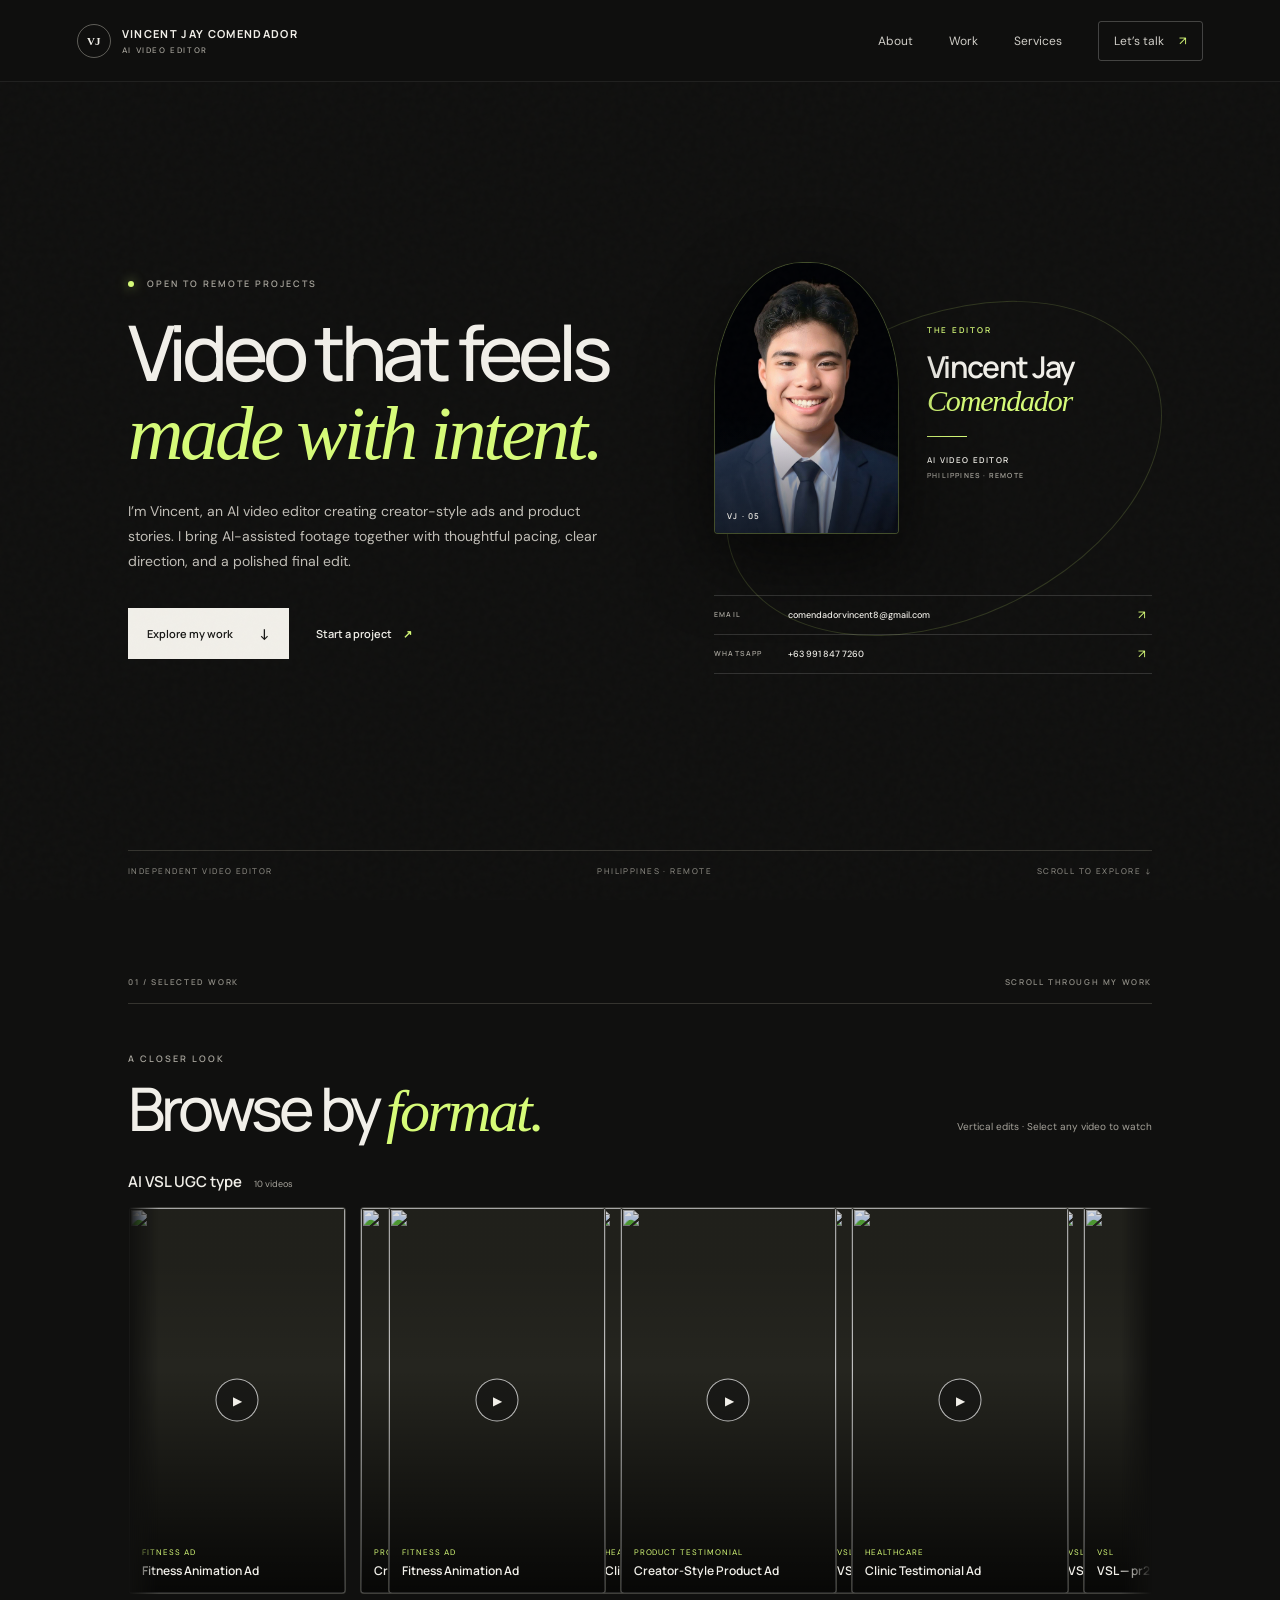
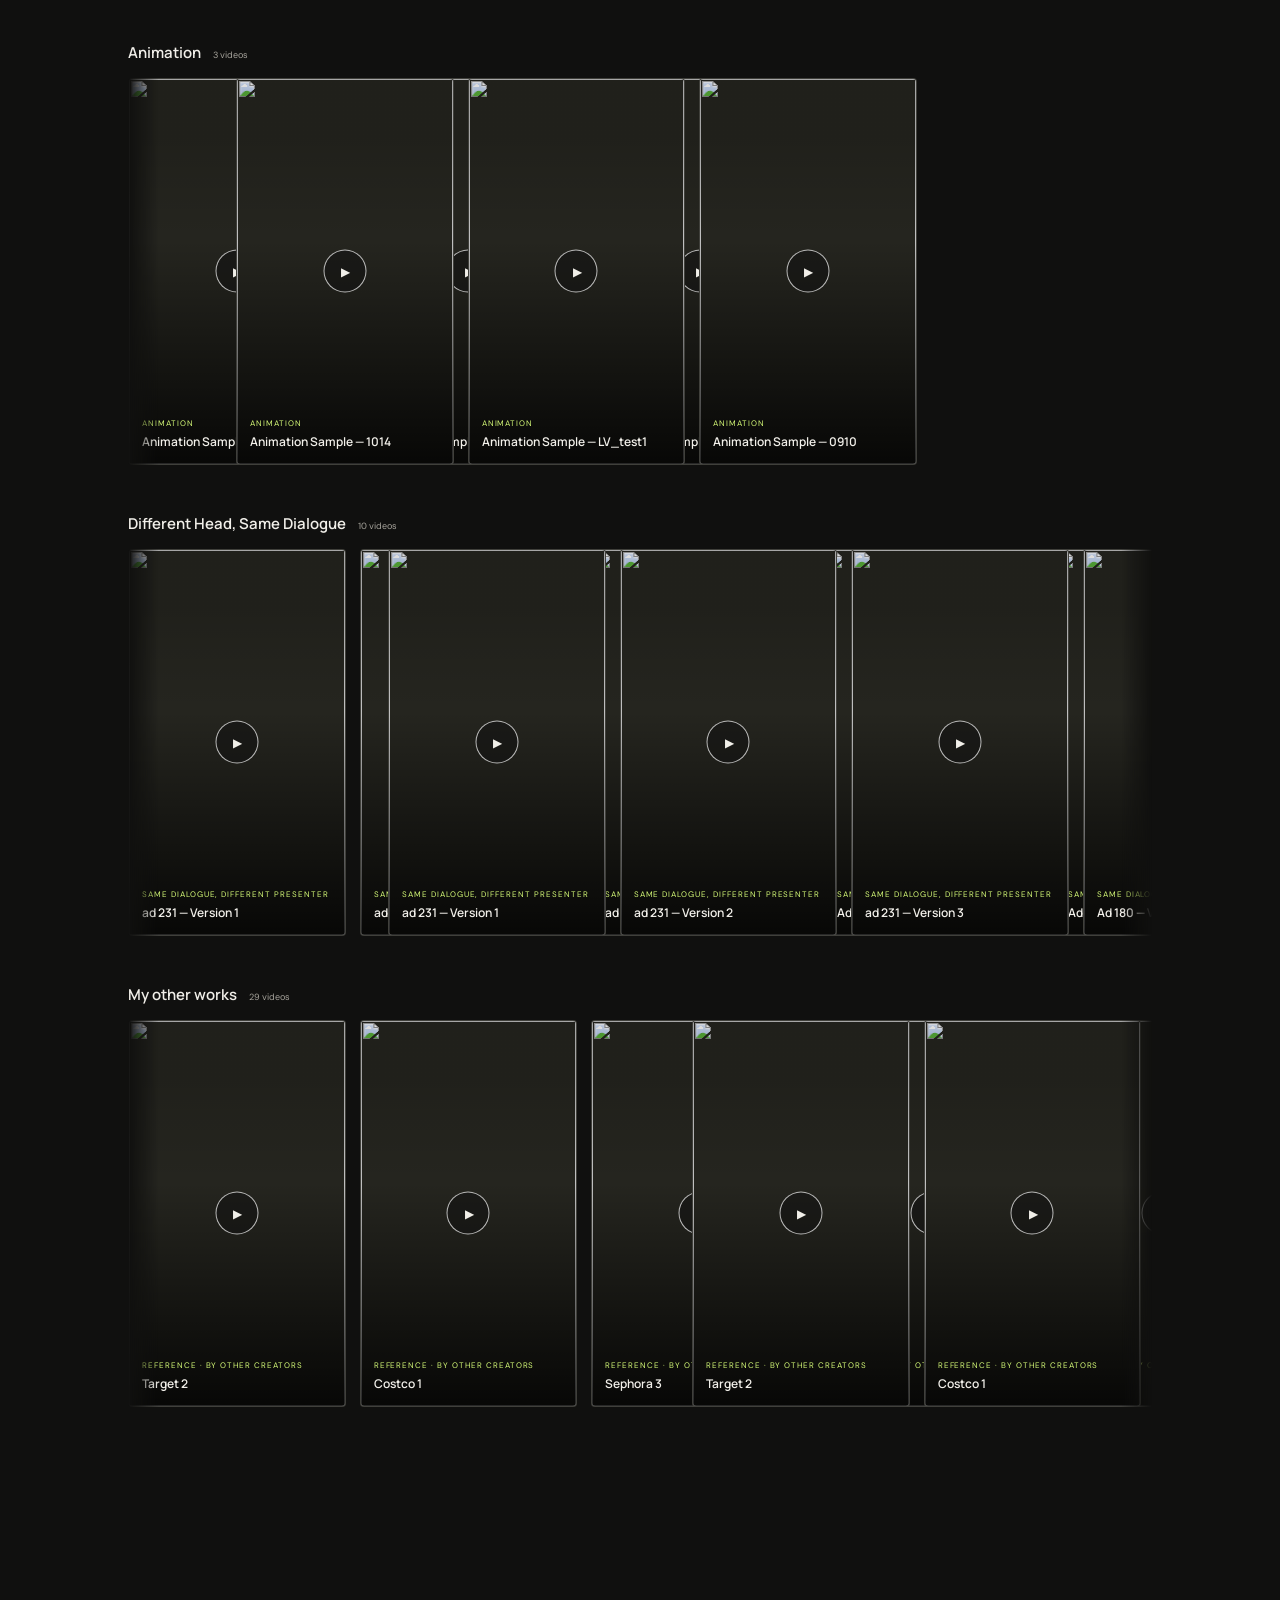
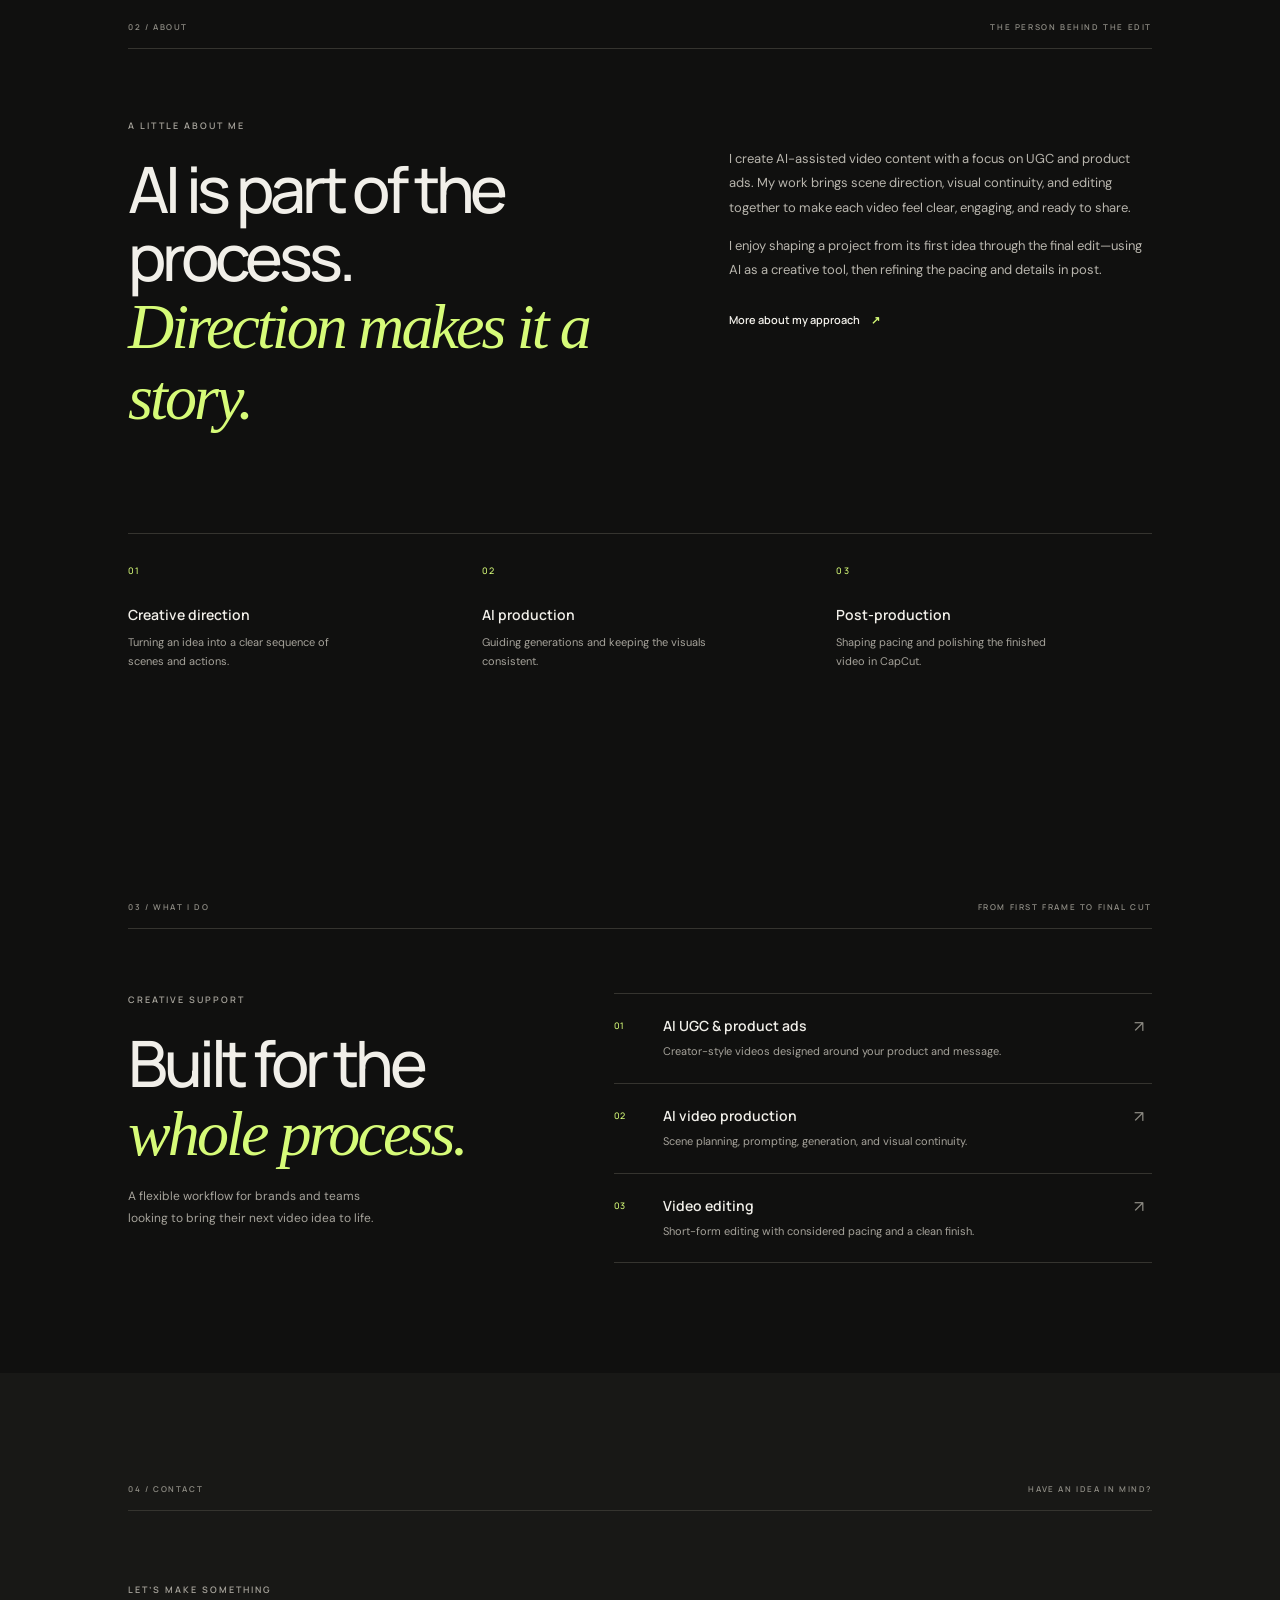
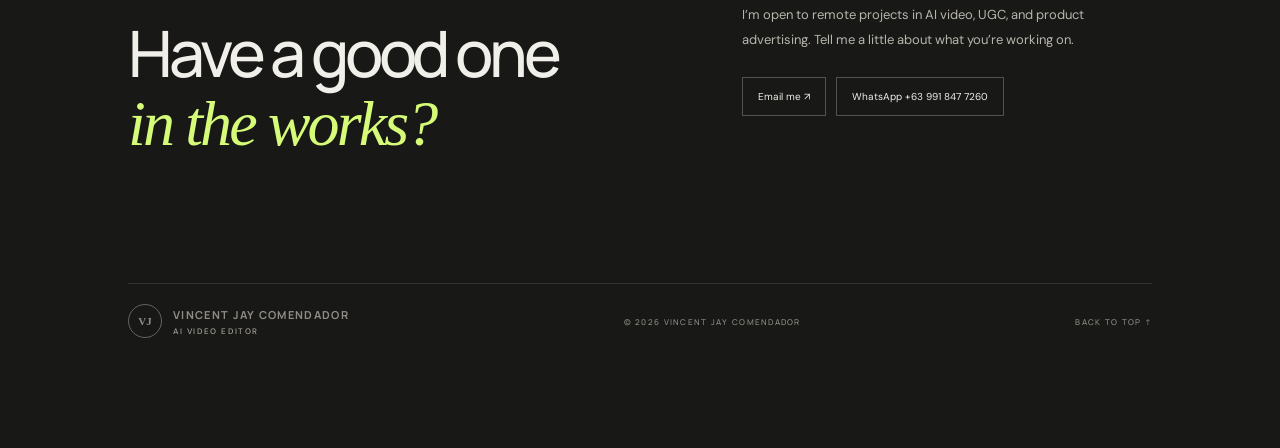
==== commit eb10dc07: "Refresh portfolio category labels" ====
--- a/ai-video-editor/index.html
+++ b/ai-video-editor/index.html
@@ -9,9 +9,9 @@
   <link rel="preconnect" href="https://fonts.googleapis.com">
   <link rel="preconnect" href="https://fonts.gstatic.com" crossorigin>
   <link href="https://fonts.googleapis.com/css2?family=DM+Sans:wght@400;500;600;700&family=Manrope:wght@400;500;600;700;800&display=swap" rel="stylesheet">
-  <link rel="stylesheet" href="styles.css?v=20261024p">
-  <script defer src="portfolio-data.js?v=20261024p"></script>
-  <script defer src="script.js?v=20261024p"></script>
+  <link rel="stylesheet" href="styles.css?v=20261024q">
+  <script defer src="portfolio-data.js?v=20261024q"></script>
+  <script defer src="script.js?v=20261024q"></script>
 </head>
 <body>
   <div class="grain" aria-hidden="true"></div>
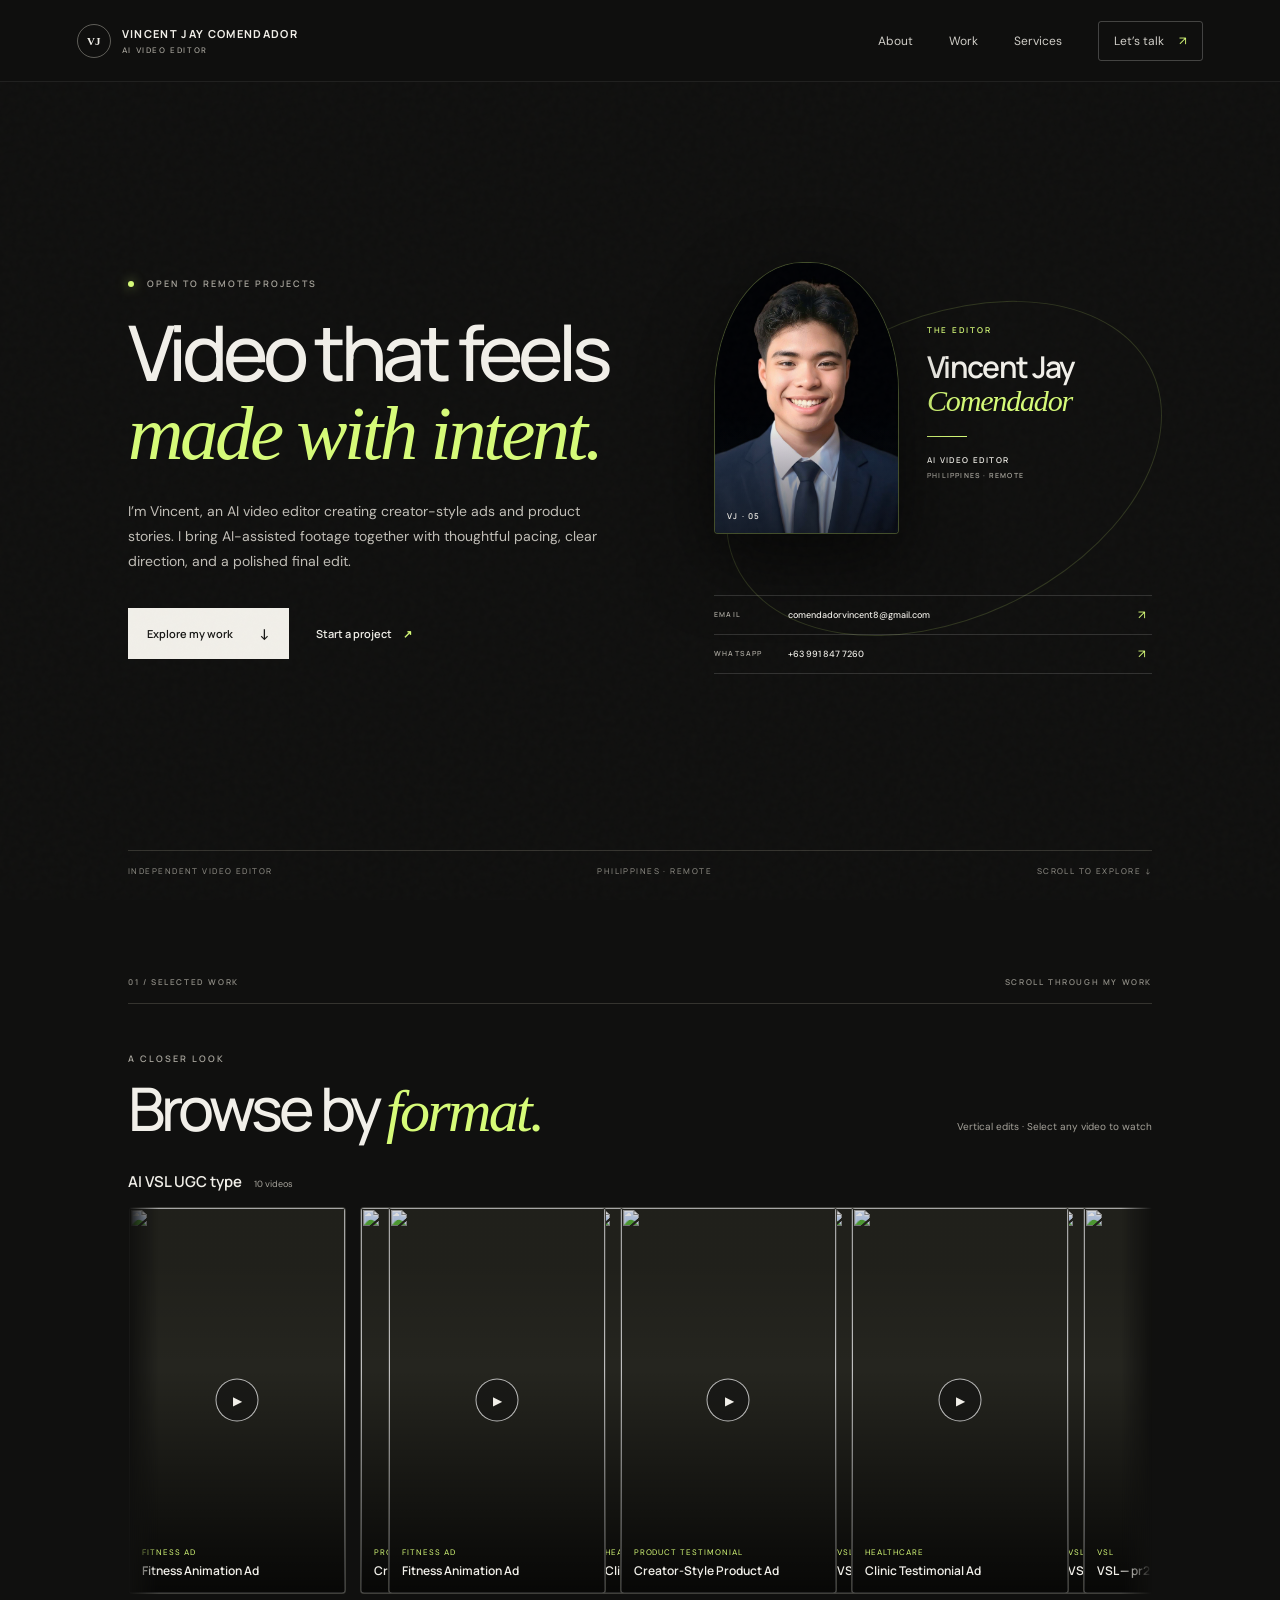
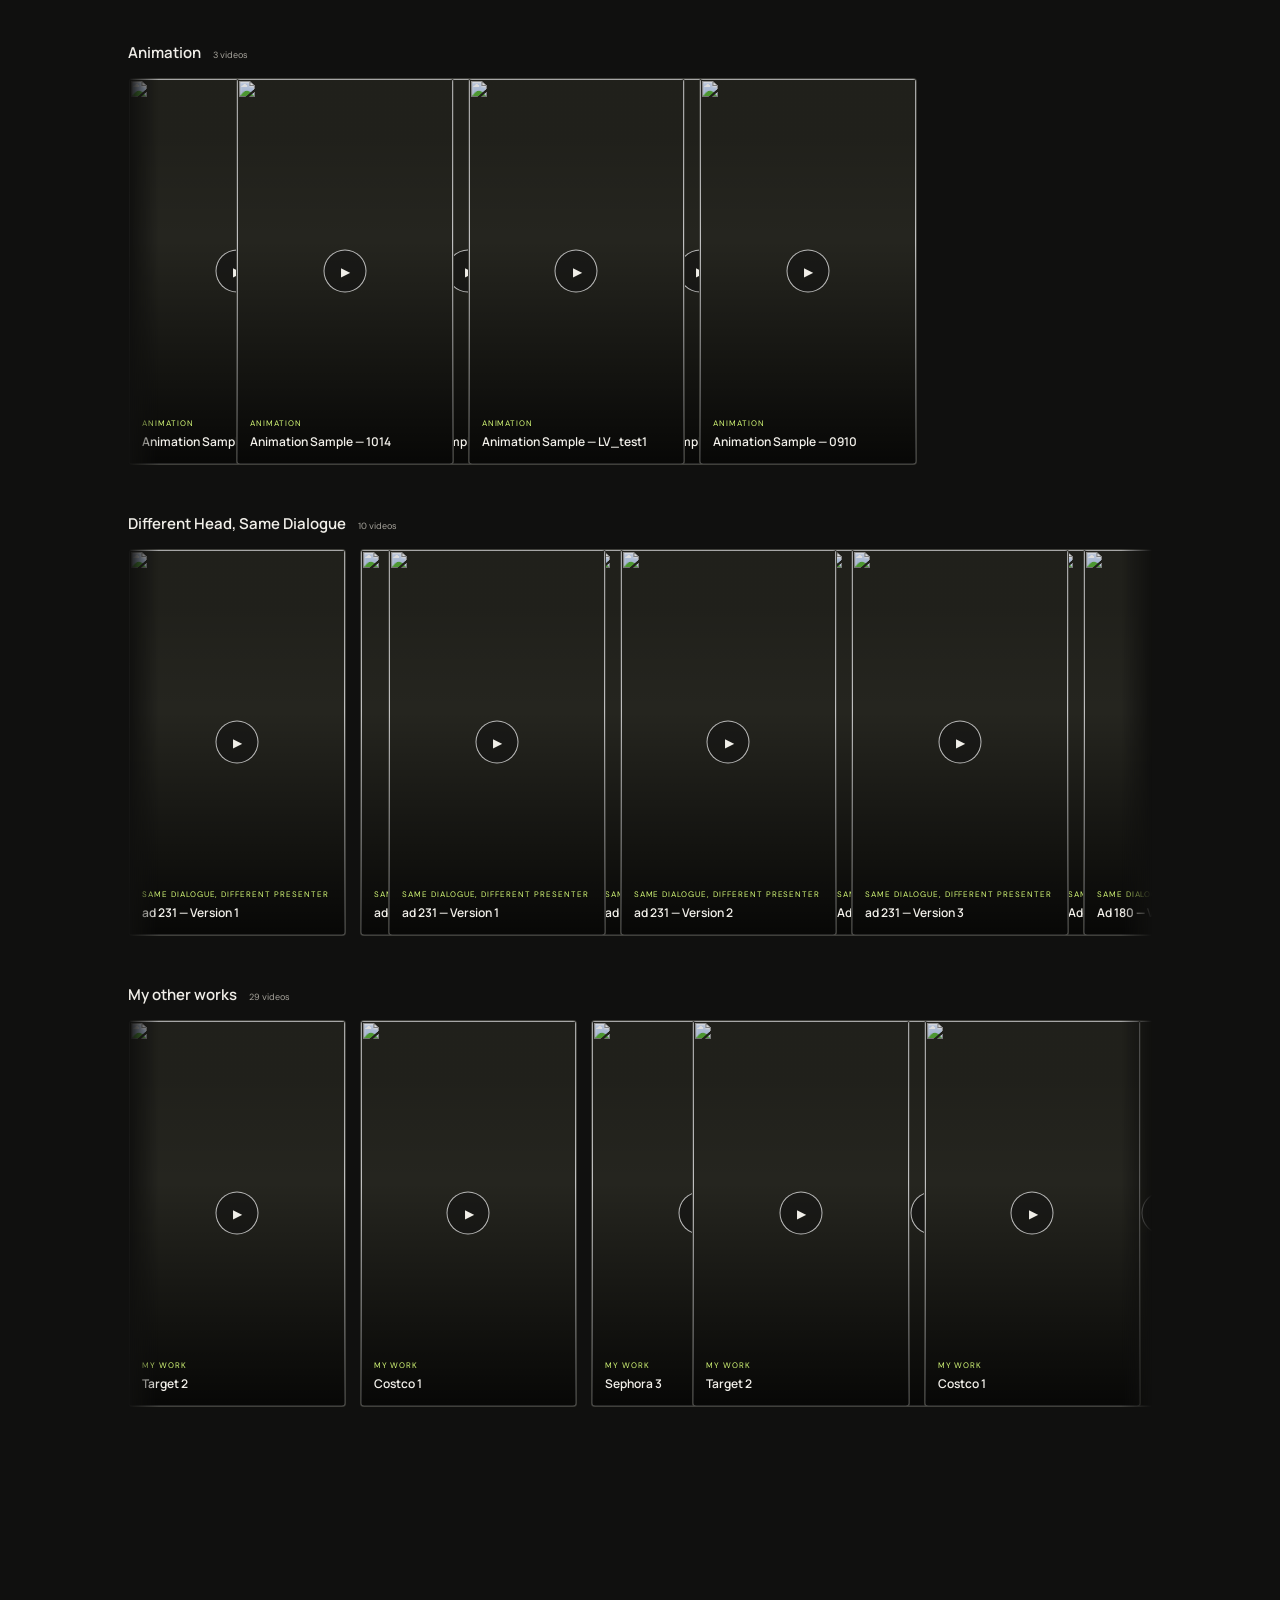
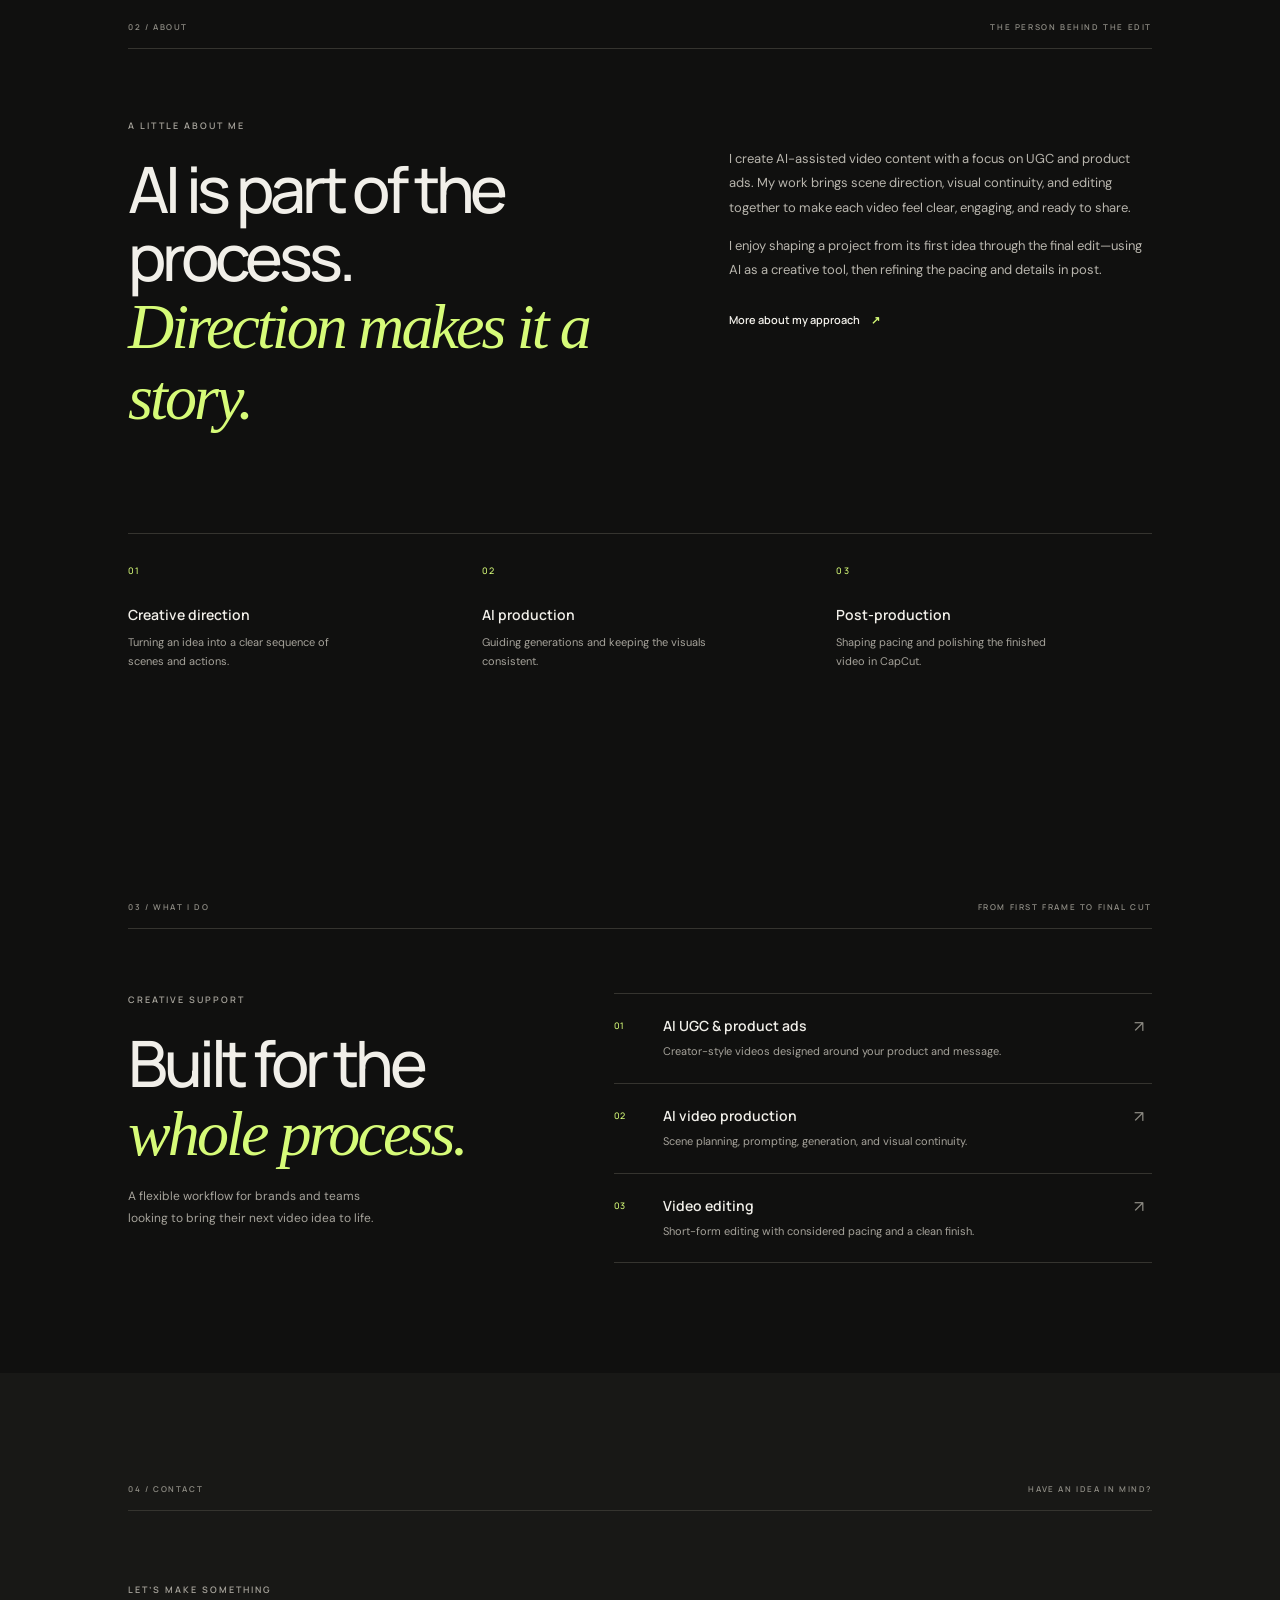
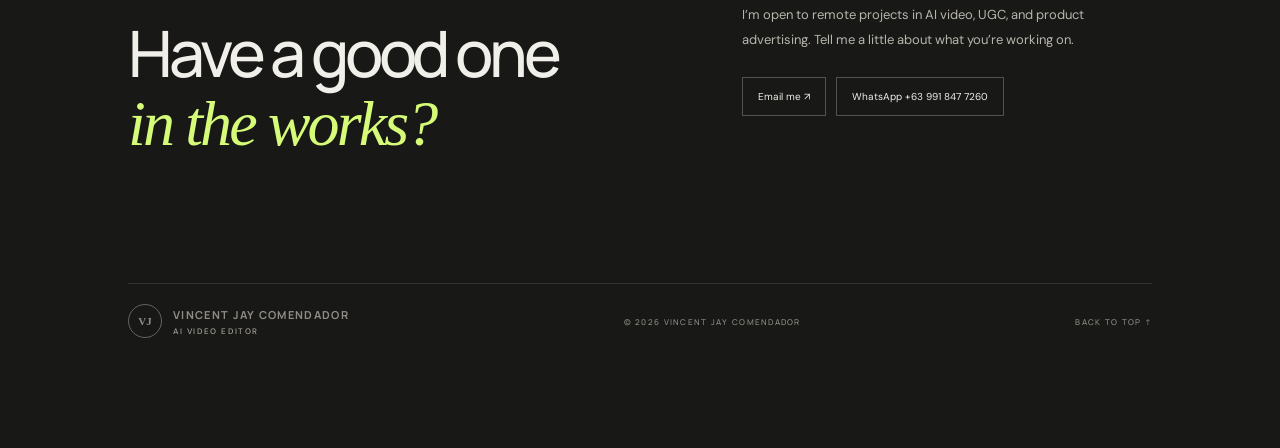
==== commit 0ab3cb60: "Refresh portfolio video labels" ====
--- a/ai-video-editor/index.html
+++ b/ai-video-editor/index.html
@@ -9,9 +9,9 @@
   <link rel="preconnect" href="https://fonts.googleapis.com">
   <link rel="preconnect" href="https://fonts.gstatic.com" crossorigin>
   <link href="https://fonts.googleapis.com/css2?family=DM+Sans:wght@400;500;600;700&family=Manrope:wght@400;500;600;700;800&display=swap" rel="stylesheet">
-  <link rel="stylesheet" href="styles.css?v=20261024q">
-  <script defer src="portfolio-data.js?v=20261024q"></script>
-  <script defer src="script.js?v=20261024q"></script>
+  <link rel="stylesheet" href="styles.css?v=20261024r">
+  <script defer src="portfolio-data.js?v=20261024r"></script>
+  <script defer src="script.js?v=20261024r"></script>
 </head>
 <body>
   <div class="grain" aria-hidden="true"></div>
